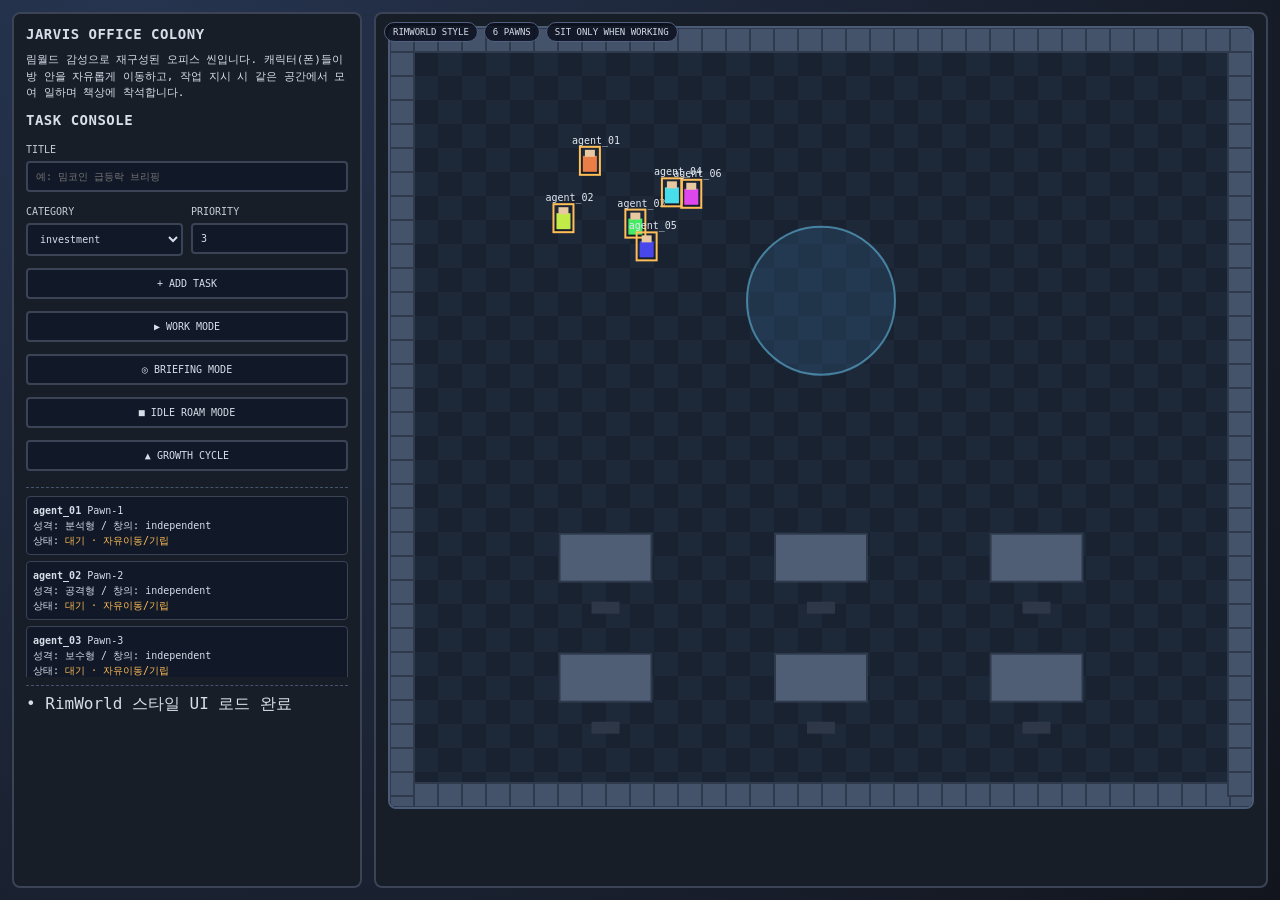
==== web/index.html @ 56c1a552 "Add team-lead reporting, Rimo intel flow, and agent learning cycles" ====
<!doctype html>
<html lang="ko">
  <head>
    <meta charset="UTF-8" />
    <meta name="viewport" content="width=device-width, initial-scale=1.0" />
    <title>Jarvis Office Colony - RimWorld Style</title>
    <style>
      :root {
        color-scheme: dark;
        --bg: #12151d;
        --panel: #1b212c;
        --line: #3a4456;
        --text: #d7deea;
        --ok: #79f29d;
        --warn: #ffbe57;
        --accent: #70d6ff;
      }
      * { box-sizing: border-box; }
      body {
        margin: 0;
        font-family: "Press Start 2P", "DungGeunMo", "Noto Sans KR", monospace;
        background: radial-gradient(circle at 10% 0%, #26344f, var(--bg));
        color: var(--text);
      }
      .layout {
        display: grid;
        grid-template-columns: 350px 1fr;
        gap: 12px;
        min-height: 100vh;
        padding: 12px;
      }
      .panel {
        background: color-mix(in srgb, var(--panel) 90%, #000);
        border: 2px solid var(--line);
        border-radius: 8px;
        padding: 12px;
      }
      h1, h2, h3 { margin: 0 0 10px; font-size: 14px; letter-spacing: .5px; }
      p { margin: 0 0 10px; font-size: 11px; line-height: 1.5; }
      label { font-size: 10px; opacity: .9; }
      input, select, button {
        width: 100%;
        margin: 4px 0 8px;
        padding: 8px;
        border-radius: 4px;
        border: 2px solid #3a4456;
        background: #111827;
        color: var(--text);
        font-family: inherit;
        font-size: 10px;
      }
      button { cursor: pointer; }
      button:hover { border-color: var(--accent); }
      .row { display: grid; grid-template-columns: 1fr 1fr; gap: 8px; }
      .room-wrap { position: relative; }
      #room {
        width: 100%;
        height: 87vh;
        border: 2px solid #4a5b78;
        border-radius: 8px;
        image-rendering: pixelated;
        background: #0b1220;
      }
      .hud {
        position: absolute;
        top: 8px;
        left: 8px;
        display: flex;
        gap: 6px;
      }
      .chip {
        font-size: 9px;
        padding: 4px 8px;
        border: 1px solid #506080;
        background: rgba(10, 15, 28, .84);
        border-radius: 999px;
      }
      .agent-list, .logs {
        border-top: 1px dashed #46546f;
        margin-top: 8px;
        padding-top: 8px;
        max-height: 190px;
        overflow: auto;
      }
      .agent-item {
        font-size: 10px;
        margin-bottom: 6px;
        border: 1px solid #3a4456;
        background: #111827;
        border-radius: 4px;
        padding: 6px;
        line-height: 1.5;
      }
      .ok { color: var(--ok); }
      .idle { color: var(--warn); }
    </style>
  </head>
  <body>
    <div class="layout">
      <aside class="panel">
        <h1>JARVIS OFFICE COLONY</h1>
        <p>
          림월드 감성으로 재구성된 오피스 씬입니다. 캐릭터(폰)들이 방 안을 자유롭게 이동하고,
          작업 지시 시 같은 공간에서 모여 일하며 책상에 착석합니다.
        </p>

        <h3>TASK CONSOLE</h3>
        <label>TITLE</label>
        <input id="taskTitle" placeholder="예: 밈코인 급등락 브리핑" />

        <div class="row">
          <div>
            <label>CATEGORY</label>
            <select id="taskCategory">
              <option value="investment">investment</option>
              <option value="coin">coin</option>
              <option value="memecoin">memecoin</option>
            </select>
          </div>
          <div>
            <label>PRIORITY</label>
            <input id="taskPriority" type="number" min="1" max="5" value="3" />
          </div>
        </div>

        <button id="addTaskBtn">+ ADD TASK</button>
        <button id="startBtn">▶ WORK MODE</button>
        <button id="meetingBtn">◎ BRIEFING MODE</button>
        <button id="idleBtn">■ IDLE ROAM MODE</button>
        <button id="growthBtn">▲ GROWTH CYCLE</button>

        <div class="agent-list" id="agentList"></div>
        <div class="logs" id="logs"></div>
      </aside>

      <main class="panel room-wrap">
        <div class="hud">
          <span class="chip">RIMWORLD STYLE</span>
          <span class="chip">6 PAWNS</span>
          <span class="chip">SIT ONLY WHEN WORKING</span>
        </div>
        <canvas id="room"></canvas>
      </main>
    </div>

    <script>
      const TILE = 24;
      const room = document.getElementById("room");
      const ctx = room.getContext("2d");
      const logsEl = document.getElementById("logs");
      const agentListEl = document.getElementById("agentList");
      const taskQueue = [];

      const world = {
        walls: [],
        desks: [],
        seats: [],
        briefing: { x: 0, y: 0, r: 60 },
      };

      const traits = ["분석형", "공격형", "보수형", "탐색형", "전략형", "실행형"];
      const agents = Array.from({ length: 6 }, (_, i) => ({
        id: `agent_${String(i + 1).padStart(2, "0")}`,
        name: `Pawn-${i + 1}`,
        role: "TBD",
        personality: traits[i],
        creativity: "independent",
        working: false,
        seated: false,
        mode: "idle",
        task: null,
        x: 120 + i * 20,
        y: 100 + i * 18,
        targetX: 200,
        targetY: 140,
        speed: 1.2 + Math.random() * .8,
        color: `hsl(${i * 55 + 20} 80% 60%)`
      }));

      const log = (msg) => {
        const div = document.createElement("div");
        div.textContent = `• ${msg}`;
        logsEl.prepend(div);
      };

      function resize() {
        room.width = room.clientWidth;
        room.height = room.clientHeight;
        buildMap();
      }

      function buildMap() {
        world.walls = [];
        const w = room.width;
        const h = room.height;

        // 테두리 벽
        for (let x = 0; x < w; x += TILE) {
          world.walls.push({ x, y: 0, w: TILE, h: TILE });
          world.walls.push({ x, y: h - TILE, w: TILE, h: TILE });
        }
        for (let y = TILE; y < h - TILE; y += TILE) {
          world.walls.push({ x: 0, y, w: TILE, h: TILE });
          world.walls.push({ x: w - TILE, y, w: TILE, h: TILE });
        }

        world.desks = [];
        world.seats = [];
        const cols = 3;
        const sx = w / (cols + 1);
        const sy = h * 0.68;

        for (let i = 0; i < 6; i++) {
          const col = i % cols;
          const row = Math.floor(i / cols);
          const x = sx * (col + 1);
          const y = sy + row * 120;
          world.desks.push({ x, y, w: 92, h: 48 });
          world.seats.push({ x, y: y + 36 });
        }

        world.briefing = { x: w * .5, y: h * .35, r: 74 };
      }

      function setIdleTarget(agent) {
        agent.targetX = TILE * 2 + Math.random() * (room.width - TILE * 4);
        agent.targetY = TILE * 2 + Math.random() * (room.height - TILE * 5);
      }

      function setSeatTarget(agent, idx) {
        const seat = world.seats[idx % world.seats.length];
        agent.targetX = seat.x;
        agent.targetY = seat.y;
      }

      function setBriefingTarget(agent, idx) {
        const angle = (Math.PI * 2 / agents.length) * idx;
        agent.targetX = world.briefing.x + Math.cos(angle) * (world.briefing.r - 14);
        agent.targetY = world.briefing.y + Math.sin(angle) * (world.briefing.r - 14);
      }

      function addTask() {
        const title = document.getElementById("taskTitle").value.trim();
        const category = document.getElementById("taskCategory").value;
        const priority = Number(document.getElementById("taskPriority").value || 1);
        if (!title) return log("작업 제목을 입력하세요.");
        taskQueue.push({ title, category, priority });
        log(`TASK QUEUED: ${title} (${category}, p${priority})`);
        document.getElementById("taskTitle").value = "";
      }

      function startWork() {
        if (!taskQueue.length) return log("작업 큐가 비어있습니다.");
        const ordered = [...taskQueue].sort((a, b) => b.priority - a.priority);

        agents.forEach((a) => {
          a.working = false;
          a.seated = false;
          a.task = null;
        });

        ordered.forEach((task, idx) => {
          const a = agents[idx % agents.length];
          a.task = task;
          a.working = true;
          a.seated = true;
          a.mode = "working";
          setSeatTarget(a, idx);
          log(`[${a.id}] ${task.title} 시작 → desk 착석`);
        });

        agents.forEach((a, idx) => {
          if (!a.working) {
            a.mode = "support";
            a.seated = false;
            setBriefingTarget(a, idx);
          }
        });

        taskQueue.length = 0;
        renderAgentPanel();
      }

      function briefingMode() {
        agents.forEach((a, idx) => {
          a.mode = "briefing";
          a.working = true;
          a.seated = false;
          setBriefingTarget(a, idx);
        });
        log("전원 브리핑: 중앙 공간 집결");
        renderAgentPanel();
      }

      function idleMode() {
        agents.forEach((a) => {
          a.mode = "idle";
          a.working = false;
          a.seated = false;
          a.task = null;
          setIdleTarget(a);
          log(`[${a.id}] idle roam`);
        });
        renderAgentPanel();
      }

      function growthCycle() {
        agents.forEach((a) => log(`[${a.id}] 성장: ${a.personality} + ${a.creativity}`));
      }

      function moveAgent(a) {
        const dx = a.targetX - a.x;
        const dy = a.targetY - a.y;
        const d = Math.hypot(dx, dy);
        if (d < 8) {
          if (a.mode === "idle" && Math.random() < 0.018) setIdleTarget(a);
          return;
        }
        a.x += (dx / d) * a.speed;
        a.y += (dy / d) * a.speed;
      }

      function drawTiles() {
        for (let y = 0; y < room.height; y += TILE) {
          for (let x = 0; x < room.width; x += TILE) {
            const dark = ((x / TILE + y / TILE) % 2 === 0);
            ctx.fillStyle = dark ? "#192231" : "#1d2839";
            ctx.fillRect(x, y, TILE, TILE);
          }
        }
      }

      function drawWorld() {
        drawTiles();

        // 벽
        world.walls.forEach((w) => {
          ctx.fillStyle = "#45536a";
          ctx.fillRect(w.x, w.y, w.w, w.h);
          ctx.strokeStyle = "#2f3a4d";
          ctx.strokeRect(w.x, w.y, w.w, w.h);
        });

        // 브리핑 원형 구역
        ctx.fillStyle = "rgba(82, 179, 255, 0.12)";
        ctx.strokeStyle = "rgba(112, 214, 255, .5)";
        ctx.beginPath();
        ctx.arc(world.briefing.x, world.briefing.y, world.briefing.r, 0, Math.PI * 2);
        ctx.fill();
        ctx.stroke();

        // 책상/의자
        world.desks.forEach((d, i) => {
          ctx.fillStyle = "#4f5d75";
          ctx.fillRect(d.x - d.w / 2, d.y - d.h / 2, d.w, d.h);
          ctx.strokeStyle = "#2e394c";
          ctx.strokeRect(d.x - d.w / 2, d.y - d.h / 2, d.w, d.h);

          const seat = world.seats[i];
          ctx.fillStyle = "#2d3748";
          ctx.fillRect(seat.x - 14, seat.y + 8, 28, 12);
        });

        // 폰 (림월드 느낌: 머리+몸체 단순 도트)
        agents.forEach((a) => {
          moveAgent(a);

          // 그림자
          ctx.fillStyle = "rgba(0,0,0,.25)";
          ctx.fillRect(a.x - 9, a.y + 9, 18, 5);

          // 몸체
          ctx.fillStyle = a.color;
          ctx.fillRect(a.x - 7, a.y - 6, 14, 16);
          // 머리
          ctx.fillStyle = "#e7c8a0";
          ctx.fillRect(a.x - 5, a.y - 12, 10, 7);

          // 상태 링
          ctx.strokeStyle = a.seated ? "#79f29d" : "#ffbe57";
          ctx.lineWidth = 2;
          ctx.strokeRect(a.x - 10, a.y - 15, 20, 28);

          // 아이디
          ctx.fillStyle = "#e2e8f0";
          ctx.font = "10px monospace";
          ctx.fillText(a.id, a.x - 18, a.y - 18);
        });
      }

      function renderAgentPanel() {
        agentListEl.innerHTML = agents.map((a) => `
          <div class="agent-item">
            <strong>${a.id}</strong> ${a.name}<br/>
            성격: ${a.personality} / 창의: ${a.creativity}<br/>
            상태: <span class="${a.seated ? "ok" : "idle"}">${a.working ? "업무중" : "대기"} · ${a.seated ? "착석" : "자유이동/기립"}</span>
          </div>
        `).join("");
      }

      function tick() {
        ctx.clearRect(0, 0, room.width, room.height);
        drawWorld();
        requestAnimationFrame(tick);
      }

      window.addEventListener("resize", resize);
      document.getElementById("addTaskBtn").onclick = addTask;
      document.getElementById("startBtn").onclick = startWork;
      document.getElementById("meetingBtn").onclick = briefingMode;
      document.getElementById("idleBtn").onclick = idleMode;
      document.getElementById("growthBtn").onclick = growthCycle;

      resize();
      agents.forEach(setIdleTarget);
      renderAgentPanel();
      log("RimWorld 스타일 UI 로드 완료");
      tick();
    </script>
  </body>
</html>
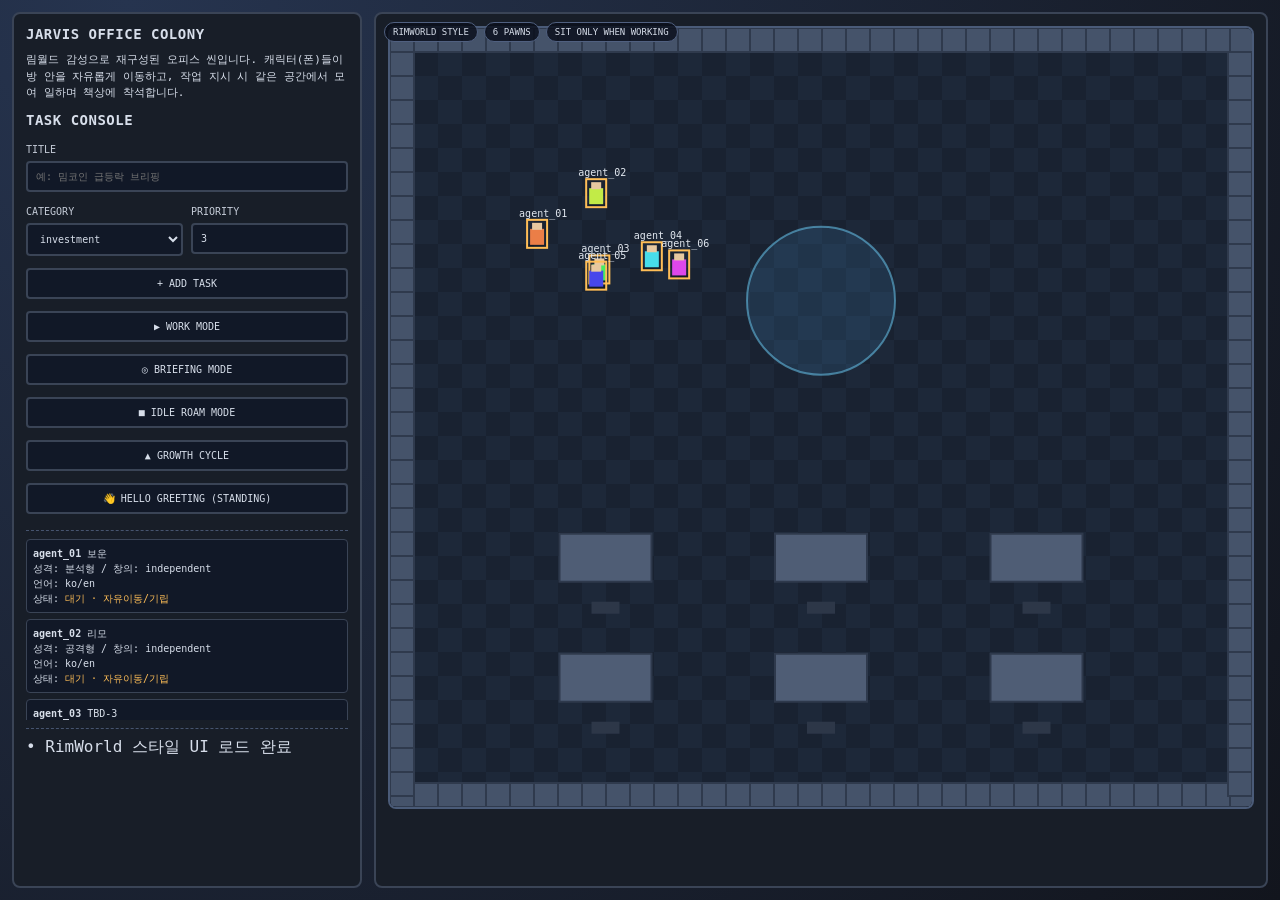
==== commit adf6e089: "Add bilingual greeting mode and ko/en agent capability" ====
--- a/web/index.html
+++ b/web/index.html
@@ -128,6 +128,7 @@
         <button id="meetingBtn">◎ BRIEFING MODE</button>
         <button id="idleBtn">■ IDLE ROAM MODE</button>
         <button id="growthBtn">▲ GROWTH CYCLE</button>
+        <button id="greetBtn">👋 HELLO GREETING (STANDING)</button>
 
         <div class="agent-list" id="agentList"></div>
         <div class="logs" id="logs"></div>
@@ -161,8 +162,8 @@
       const traits = ["분석형", "공격형", "보수형", "탐색형", "전략형", "실행형"];
       const agents = Array.from({ length: 6 }, (_, i) => ({
         id: `agent_${String(i + 1).padStart(2, "0")}`,
-        name: `Pawn-${i + 1}`,
-        role: "TBD",
+        name: ["보운","리모","TBD-3","TBD-4","TBD-5","TBD-6"][i],
+        role: ["Team Lead","Crypto/Memecoin Specialist","Macro Analyst","Risk Controller","Execution Operator","Research Synthesizer"][i],
         personality: traits[i],
         creativity: "independent",
         working: false,
@@ -174,7 +175,9 @@
         targetX: 200,
         targetY: 140,
         speed: 1.2 + Math.random() * .8,
-        color: `hsl(${i * 55 + 20} 80% 60%)`
+        color: `hsl(${i * 55 + 20} 80% 60%)`,
+        languages: ["ko", "en"],
+        speech: ""
       }));
 
       const log = (msg) => {
@@ -257,6 +260,7 @@
           a.working = false;
           a.seated = false;
           a.task = null;
+          a.speech = "";
         });
 
         ordered.forEach((task, idx) => {
@@ -298,6 +302,7 @@
           a.working = false;
           a.seated = false;
           a.task = null;
+          a.speech = "";
           setIdleTarget(a);
           log(`[${a.id}] idle roam`);
         });
@@ -306,6 +311,19 @@
 
       function growthCycle() {
         agents.forEach((a) => log(`[${a.id}] 성장: ${a.personality} + ${a.creativity}`));
+      }
+
+      function greetingMode() {
+        agents.forEach((a, idx) => {
+          a.mode = "greeting";
+          a.working = false;
+          a.seated = false;
+          a.task = null;
+          a.speech = "안녕하세요 / Hello";
+          setBriefingTarget(a, idx);
+        });
+        log("전원 인사: 안녕하세요 / Hello");
+        renderAgentPanel();
       }
 
       function moveAgent(a) {
@@ -385,6 +403,18 @@
           ctx.fillStyle = "#e2e8f0";
           ctx.font = "10px monospace";
           ctx.fillText(a.id, a.x - 18, a.y - 18);
+
+          if (a.speech) {
+            const bw = 92;
+            const bh = 20;
+            ctx.fillStyle = "rgba(10,15,25,.88)";
+            ctx.fillRect(a.x - bw / 2, a.y - 42, bw, bh);
+            ctx.strokeStyle = "#70d6ff";
+            ctx.strokeRect(a.x - bw / 2, a.y - 42, bw, bh);
+            ctx.fillStyle = "#d7deea";
+            ctx.font = "9px monospace";
+            ctx.fillText(a.speech, a.x - 40, a.y - 29);
+          }
         });
       }
 
@@ -393,6 +423,7 @@
           <div class="agent-item">
             <strong>${a.id}</strong> ${a.name}<br/>
             성격: ${a.personality} / 창의: ${a.creativity}<br/>
+            언어: ${a.languages.join("/")}<br/>
             상태: <span class="${a.seated ? "ok" : "idle"}">${a.working ? "업무중" : "대기"} · ${a.seated ? "착석" : "자유이동/기립"}</span>
           </div>
         `).join("");
@@ -410,6 +441,7 @@
       document.getElementById("meetingBtn").onclick = briefingMode;
       document.getElementById("idleBtn").onclick = idleMode;
       document.getElementById("growthBtn").onclick = growthCycle;
+      document.getElementById("greetBtn").onclick = greetingMode;
 
       resize();
       agents.forEach(setIdleTarget);
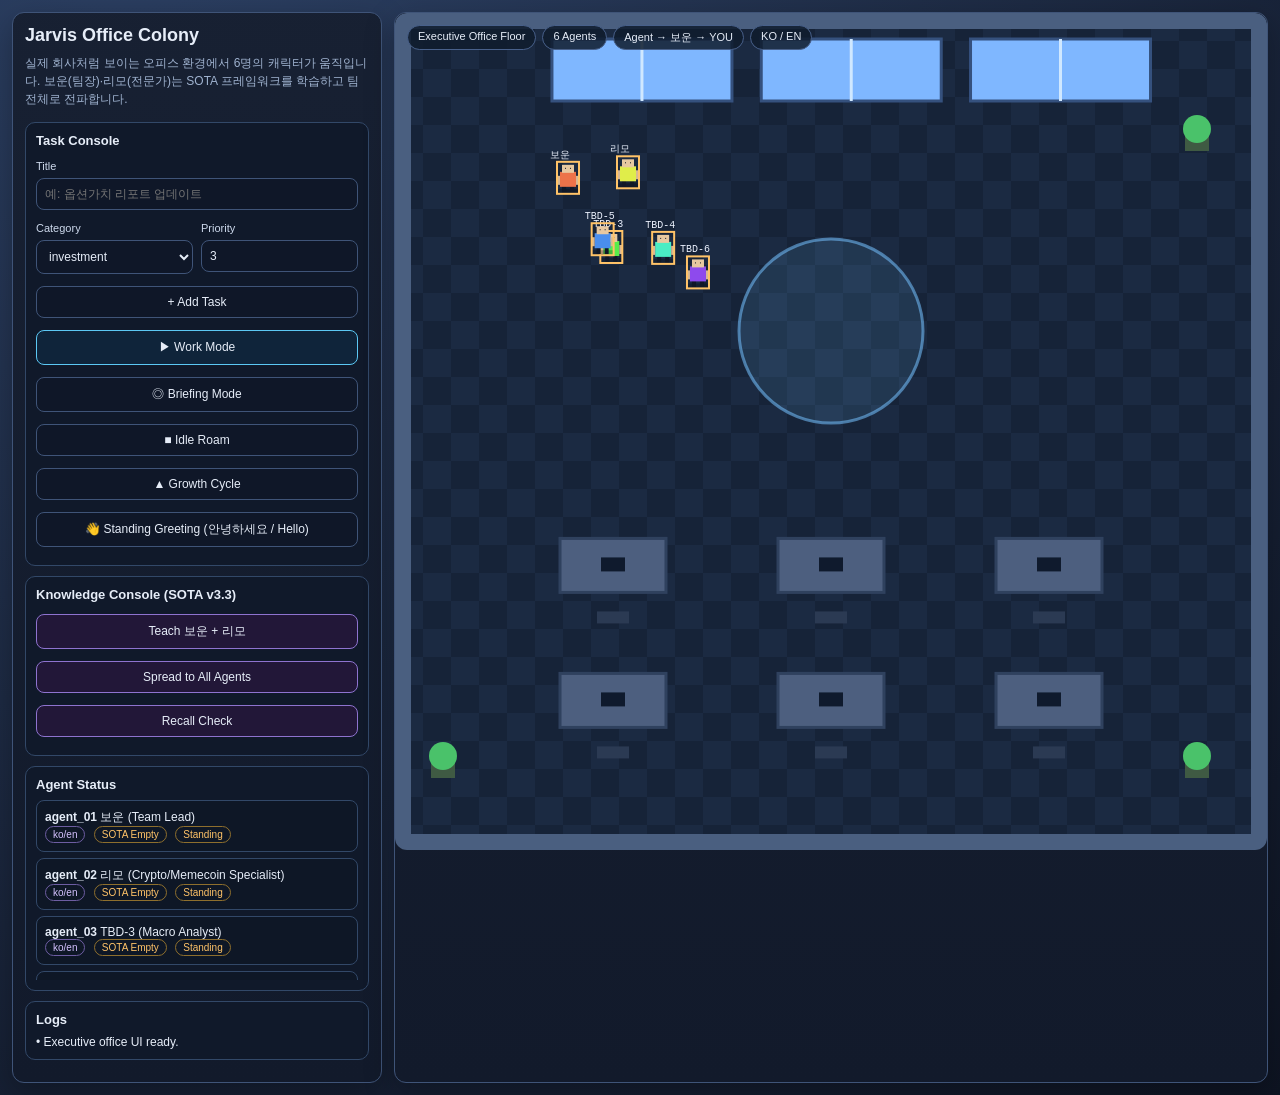
==== commit aec0531b: "Add SOTA framework memory flow and premium executive UI" ====
--- a/web/index.html
+++ b/web/index.html
@@ -3,181 +3,172 @@
   <head>
     <meta charset="UTF-8" />
     <meta name="viewport" content="width=device-width, initial-scale=1.0" />
-    <title>Jarvis Office Colony - RimWorld Style</title>
+    <title>Jarvis Office Colony | Executive Floor</title>
     <style>
       :root {
         color-scheme: dark;
-        --bg: #12151d;
-        --panel: #1b212c;
-        --line: #3a4456;
-        --text: #d7deea;
-        --ok: #79f29d;
-        --warn: #ffbe57;
-        --accent: #70d6ff;
+        --bg: #0e1422;
+        --panel: #1a2438;
+        --line: #3f5478;
+        --text: #e6edf8;
+        --muted: #9fb2cf;
+        --accent: #73ddff;
+        --ok: #7ef7a9;
+        --warn: #ffc368;
+        --violet: #c6a5ff;
       }
       * { box-sizing: border-box; }
       body {
         margin: 0;
-        font-family: "Press Start 2P", "DungGeunMo", "Noto Sans KR", monospace;
-        background: radial-gradient(circle at 10% 0%, #26344f, var(--bg));
+        font-family: Inter, "Pretendard", "Noto Sans KR", sans-serif;
+        background: radial-gradient(circle at 10% -20%, #2e4368, var(--bg));
         color: var(--text);
       }
       .layout {
         display: grid;
-        grid-template-columns: 350px 1fr;
+        grid-template-columns: 370px 1fr;
+        min-height: 100vh;
         gap: 12px;
-        min-height: 100vh;
         padding: 12px;
       }
       .panel {
-        background: color-mix(in srgb, var(--panel) 90%, #000);
-        border: 2px solid var(--line);
-        border-radius: 8px;
-        padding: 12px;
-      }
-      h1, h2, h3 { margin: 0 0 10px; font-size: 14px; letter-spacing: .5px; }
-      p { margin: 0 0 10px; font-size: 11px; line-height: 1.5; }
-      label { font-size: 10px; opacity: .9; }
+        background: linear-gradient(180deg, color-mix(in srgb, var(--panel) 90%, black), #121a2b);
+        border: 1px solid var(--line);
+        border-radius: 12px;
+        box-shadow: 0 10px 30px rgba(0, 0, 0, 0.28);
+      }
+      .sidebar { padding: 12px; overflow: auto; }
+      .headline { margin: 0; font-size: 18px; }
+      .sub { color: var(--muted); margin: 8px 0 14px; font-size: 12px; line-height: 1.5; }
+      .section { border: 1px solid #324868; border-radius: 10px; padding: 10px; margin-bottom: 10px; background: #10192a; }
+      .section h3 { margin: 0 0 8px; font-size: 13px; }
+      .grid2 { display: grid; grid-template-columns: 1fr 1fr; gap: 8px; }
+      label { font-size: 11px; color: #cdd9ec; }
       input, select, button {
-        width: 100%;
-        margin: 4px 0 8px;
-        padding: 8px;
-        border-radius: 4px;
-        border: 2px solid #3a4456;
-        background: #111827;
-        color: var(--text);
-        font-family: inherit;
-        font-size: 10px;
+        width: 100%; margin-top: 4px; margin-bottom: 8px;
+        border: 1px solid #3f5478; border-radius: 8px;
+        background: #0f1728; color: var(--text);
+        padding: 8px; font-size: 12px;
       }
       button { cursor: pointer; }
       button:hover { border-color: var(--accent); }
-      .row { display: grid; grid-template-columns: 1fr 1fr; gap: 8px; }
-      .room-wrap { position: relative; }
+      .btn-accent { border-color: #5cc8f4; background: #0f243a; }
+      .btn-violet { border-color: #8e73cf; background: #221738; }
+      .logs, .agent-list { max-height: 180px; overflow: auto; font-size: 12px; }
+      .agent-card {
+        border: 1px solid #324868; border-radius: 8px; padding: 8px; margin-bottom: 6px;
+        background: #0e1726;
+      }
+      .badge { display:inline-block; font-size:10px; padding:2px 7px; border-radius:999px; border:1px solid #41587c; margin-right:5px; }
+      .badge.ok { border-color: #2f8450; color: var(--ok); }
+      .badge.warn { border-color: #8e6f2d; color: var(--warn); }
+      .badge.k { border-color: #6d5da2; color: #d5c2ff; }
+
+      .stage { position: relative; overflow: hidden; }
       #room {
-        width: 100%;
-        height: 87vh;
-        border: 2px solid #4a5b78;
-        border-radius: 8px;
-        image-rendering: pixelated;
+        width: 100%; height: 93vh; display: block;
+        border-radius: 12px;
         background: #0b1220;
       }
-      .hud {
-        position: absolute;
-        top: 8px;
-        left: 8px;
-        display: flex;
-        gap: 6px;
+      .top-hud {
+        position: absolute; top: 12px; left: 12px; display: flex; gap: 6px; z-index: 2;
       }
       .chip {
-        font-size: 9px;
-        padding: 4px 8px;
-        border: 1px solid #506080;
-        background: rgba(10, 15, 28, .84);
-        border-radius: 999px;
-      }
-      .agent-list, .logs {
-        border-top: 1px dashed #46546f;
-        margin-top: 8px;
-        padding-top: 8px;
-        max-height: 190px;
-        overflow: auto;
-      }
-      .agent-item {
-        font-size: 10px;
-        margin-bottom: 6px;
-        border: 1px solid #3a4456;
-        background: #111827;
-        border-radius: 4px;
-        padding: 6px;
-        line-height: 1.5;
-      }
-      .ok { color: var(--ok); }
-      .idle { color: var(--warn); }
+        font-size: 11px; padding: 4px 10px; border-radius: 999px;
+        background: rgba(16, 28, 46, .86); border: 1px solid #48608a;
+      }
     </style>
   </head>
   <body>
     <div class="layout">
-      <aside class="panel">
-        <h1>JARVIS OFFICE COLONY</h1>
-        <p>
-          림월드 감성으로 재구성된 오피스 씬입니다. 캐릭터(폰)들이 방 안을 자유롭게 이동하고,
-          작업 지시 시 같은 공간에서 모여 일하며 책상에 착석합니다.
-        </p>
-
-        <h3>TASK CONSOLE</h3>
-        <label>TITLE</label>
-        <input id="taskTitle" placeholder="예: 밈코인 급등락 브리핑" />
-
-        <div class="row">
-          <div>
-            <label>CATEGORY</label>
-            <select id="taskCategory">
-              <option value="investment">investment</option>
-              <option value="coin">coin</option>
-              <option value="memecoin">memecoin</option>
-            </select>
+      <aside class="panel sidebar">
+        <h1 class="headline">Jarvis Office Colony</h1>
+        <p class="sub">실제 회사처럼 보이는 오피스 환경에서 6명의 캐릭터가 움직입니다. 보운(팀장)·리모(전문가)는 SOTA 프레임워크를 학습하고 팀 전체로 전파합니다.</p>
+
+        <div class="section">
+          <h3>Task Console</h3>
+          <label>Title</label>
+          <input id="taskTitle" placeholder="예: 옵션가치 리포트 업데이트" />
+          <div class="grid2">
+            <div>
+              <label>Category</label>
+              <select id="taskCategory">
+                <option value="investment">investment</option>
+                <option value="coin">coin</option>
+                <option value="memecoin">memecoin</option>
+              </select>
+            </div>
+            <div>
+              <label>Priority</label>
+              <input id="taskPriority" type="number" min="1" max="5" value="3" />
+            </div>
           </div>
-          <div>
-            <label>PRIORITY</label>
-            <input id="taskPriority" type="number" min="1" max="5" value="3" />
-          </div>
+          <button id="addTaskBtn">+ Add Task</button>
+          <button id="startBtn" class="btn-accent">▶ Work Mode</button>
+          <button id="meetingBtn">◎ Briefing Mode</button>
+          <button id="idleBtn">■ Idle Roam</button>
+          <button id="growthBtn">▲ Growth Cycle</button>
+          <button id="greetBtn">👋 Standing Greeting (안녕하세요 / Hello)</button>
         </div>
 
-        <button id="addTaskBtn">+ ADD TASK</button>
-        <button id="startBtn">▶ WORK MODE</button>
-        <button id="meetingBtn">◎ BRIEFING MODE</button>
-        <button id="idleBtn">■ IDLE ROAM MODE</button>
-        <button id="growthBtn">▲ GROWTH CYCLE</button>
-        <button id="greetBtn">👋 HELLO GREETING (STANDING)</button>
-
-        <div class="agent-list" id="agentList"></div>
-        <div class="logs" id="logs"></div>
+        <div class="section">
+          <h3>Knowledge Console (SOTA v3.3)</h3>
+          <button id="teachCoreBtn" class="btn-violet">Teach 보운 + 리모</button>
+          <button id="spreadBtn" class="btn-violet">Spread to All Agents</button>
+          <button id="recallBtn" class="btn-violet">Recall Check</button>
+        </div>
+
+        <div class="section">
+          <h3>Agent Status</h3>
+          <div class="agent-list" id="agentList"></div>
+        </div>
+
+        <div class="section">
+          <h3>Logs</h3>
+          <div class="logs" id="logs"></div>
+        </div>
       </aside>
 
-      <main class="panel room-wrap">
-        <div class="hud">
-          <span class="chip">RIMWORLD STYLE</span>
-          <span class="chip">6 PAWNS</span>
-          <span class="chip">SIT ONLY WHEN WORKING</span>
+      <main class="panel stage">
+        <div class="top-hud">
+          <span class="chip">Executive Office Floor</span>
+          <span class="chip">6 Agents</span>
+          <span class="chip">Agent → 보운 → YOU</span>
+          <span class="chip">KO / EN</span>
         </div>
         <canvas id="room"></canvas>
       </main>
     </div>
 
     <script>
-      const TILE = 24;
+      const TILE = 28;
       const room = document.getElementById("room");
       const ctx = room.getContext("2d");
       const logsEl = document.getElementById("logs");
       const agentListEl = document.getElementById("agentList");
       const taskQueue = [];
 
-      const world = {
-        walls: [],
-        desks: [],
-        seats: [],
-        briefing: { x: 0, y: 0, r: 60 },
-      };
-
-      const traits = ["분석형", "공격형", "보수형", "탐색형", "전략형", "실행형"];
+      const world = { desks: [], seats: [], briefing: { x: 0, y: 0, r: 80 }, windows: [], plants: [] };
+
+      const names = ["보운", "리모", "TBD-3", "TBD-4", "TBD-5", "TBD-6"];
+      const roles = ["Team Lead", "Crypto/Memecoin Specialist", "Macro Analyst", "Risk Controller", "Execution Operator", "Research Synthesizer"];
       const agents = Array.from({ length: 6 }, (_, i) => ({
         id: `agent_${String(i + 1).padStart(2, "0")}`,
-        name: ["보운","리모","TBD-3","TBD-4","TBD-5","TBD-6"][i],
-        role: ["Team Lead","Crypto/Memecoin Specialist","Macro Analyst","Risk Controller","Execution Operator","Research Synthesizer"][i],
-        personality: traits[i],
-        creativity: "independent",
+        name: names[i],
+        role: roles[i],
+        personality: ["결정형", "스카우트형", "분석형", "통제형", "실행형", "통합형"][i],
+        languages: ["ko", "en"],
         working: false,
         seated: false,
         mode: "idle",
-        task: null,
-        x: 120 + i * 20,
-        y: 100 + i * 18,
-        targetX: 200,
-        targetY: 140,
-        speed: 1.2 + Math.random() * .8,
-        color: `hsl(${i * 55 + 20} 80% 60%)`,
-        languages: ["ko", "en"],
-        speech: ""
+        x: 140 + i * 26,
+        y: 130 + i * 16,
+        targetX: 240,
+        targetY: 180,
+        speed: 1.25 + Math.random() * .75,
+        color: `hsl(${15 + i * 50} 82% 61%)`,
+        speech: "",
+        memory: {},
       }));
 
       const log = (msg) => {
@@ -189,58 +180,57 @@
       function resize() {
         room.width = room.clientWidth;
         room.height = room.clientHeight;
-        buildMap();
-      }
-
-      function buildMap() {
-        world.walls = [];
+        buildWorld();
+      }
+
+      function buildWorld() {
         const w = room.width;
         const h = room.height;
 
-        // 테두리 벽
-        for (let x = 0; x < w; x += TILE) {
-          world.walls.push({ x, y: 0, w: TILE, h: TILE });
-          world.walls.push({ x, y: h - TILE, w: TILE, h: TILE });
-        }
-        for (let y = TILE; y < h - TILE; y += TILE) {
-          world.walls.push({ x: 0, y, w: TILE, h: TILE });
-          world.walls.push({ x: w - TILE, y, w: TILE, h: TILE });
-        }
-
         world.desks = [];
         world.seats = [];
+        world.windows = [
+          { x: w * 0.18, y: 26, w: 180, h: 62 },
+          { x: w * 0.42, y: 26, w: 180, h: 62 },
+          { x: w * 0.66, y: 26, w: 180, h: 62 },
+        ];
+        world.plants = [
+          { x: 48, y: h - 90 },
+          { x: w - 70, y: h - 90 },
+          { x: w - 70, y: 120 },
+        ];
+
         const cols = 3;
         const sx = w / (cols + 1);
-        const sy = h * 0.68;
-
+        const sy = h * 0.66;
         for (let i = 0; i < 6; i++) {
           const col = i % cols;
           const row = Math.floor(i / cols);
           const x = sx * (col + 1);
-          const y = sy + row * 120;
-          world.desks.push({ x, y, w: 92, h: 48 });
-          world.seats.push({ x, y: y + 36 });
+          const y = sy + row * 135;
+          world.desks.push({ x, y, w: 106, h: 54 });
+          world.seats.push({ x, y: y + 38 });
         }
-
-        world.briefing = { x: w * .5, y: h * .35, r: 74 };
-      }
-
-      function setIdleTarget(agent) {
-        agent.targetX = TILE * 2 + Math.random() * (room.width - TILE * 4);
-        agent.targetY = TILE * 2 + Math.random() * (room.height - TILE * 5);
-      }
-
-      function setSeatTarget(agent, idx) {
+        world.briefing = { x: w * .5, y: h * .38, r: 92 };
+      }
+
+      function setIdleTarget(a) {
+        a.targetX = TILE * 2 + Math.random() * (room.width - TILE * 4);
+        a.targetY = TILE * 3 + Math.random() * (room.height - TILE * 6);
+      }
+      function setSeatTarget(a, idx) {
         const seat = world.seats[idx % world.seats.length];
-        agent.targetX = seat.x;
-        agent.targetY = seat.y;
-      }
-
-      function setBriefingTarget(agent, idx) {
-        const angle = (Math.PI * 2 / agents.length) * idx;
-        agent.targetX = world.briefing.x + Math.cos(angle) * (world.briefing.r - 14);
-        agent.targetY = world.briefing.y + Math.sin(angle) * (world.briefing.r - 14);
-      }
+        a.targetX = seat.x;
+        a.targetY = seat.y;
+      }
+      function setBriefingTarget(a, idx) {
+        const ang = (Math.PI * 2 * idx) / agents.length;
+        const r = world.briefing.r - 18;
+        a.targetX = world.briefing.x + Math.cos(ang) * r;
+        a.targetY = world.briefing.y + Math.sin(ang) * r;
+      }
+
+      function clearSpeech() { agents.forEach((a) => (a.speech = "")); }
 
       function addTask() {
         const title = document.getElementById("taskTitle").value.trim();
@@ -254,63 +244,57 @@
 
       function startWork() {
         if (!taskQueue.length) return log("작업 큐가 비어있습니다.");
-        const ordered = [...taskQueue].sort((a, b) => b.priority - a.priority);
-
+        clearSpeech();
         agents.forEach((a) => {
           a.working = false;
           a.seated = false;
-          a.task = null;
-          a.speech = "";
-        });
-
+          a.mode = "idle";
+        });
+        const ordered = [...taskQueue].sort((a, b) => b.priority - a.priority);
         ordered.forEach((task, idx) => {
           const a = agents[idx % agents.length];
-          a.task = task;
           a.working = true;
           a.seated = true;
           a.mode = "working";
           setSeatTarget(a, idx);
-          log(`[${a.id}] ${task.title} 시작 → desk 착석`);
-        });
-
+          log(`[${a.id}] ${task.title} 착수`);
+        });
         agents.forEach((a, idx) => {
           if (!a.working) {
             a.mode = "support";
-            a.seated = false;
             setBriefingTarget(a, idx);
           }
         });
-
         taskQueue.length = 0;
         renderAgentPanel();
       }
 
       function briefingMode() {
+        clearSpeech();
         agents.forEach((a, idx) => {
           a.mode = "briefing";
           a.working = true;
           a.seated = false;
           setBriefingTarget(a, idx);
         });
-        log("전원 브리핑: 중앙 공간 집결");
+        log("브리핑 모드: 중앙 집결");
         renderAgentPanel();
       }
 
       function idleMode() {
+        clearSpeech();
         agents.forEach((a) => {
           a.mode = "idle";
           a.working = false;
           a.seated = false;
-          a.task = null;
-          a.speech = "";
           setIdleTarget(a);
-          log(`[${a.id}] idle roam`);
-        });
+        });
+        log("대기 모드: 자유 이동");
         renderAgentPanel();
       }
 
       function growthCycle() {
-        agents.forEach((a) => log(`[${a.id}] 성장: ${a.personality} + ${a.creativity}`));
+        agents.forEach((a) => log(`[${a.id}] 성장: ${a.personality} -> 전략 고도화`));
       }
 
       function greetingMode() {
@@ -318,120 +302,192 @@
           a.mode = "greeting";
           a.working = false;
           a.seated = false;
-          a.task = null;
           a.speech = "안녕하세요 / Hello";
           setBriefingTarget(a, idx);
         });
-        log("전원 인사: 안녕하세요 / Hello");
+        log("전원 기립 인사: 안녕하세요 / Hello");
         renderAgentPanel();
       }
 
-      function moveAgent(a) {
+      function teachCore() {
+        ["보운", "리모"].forEach((name) => {
+          const a = agents.find((x) => x.name === name);
+          a.memory["sota_expectation_engine_v3_3"] = true;
+          log(`[${a.id}] ${name} learned SOTA Expectation Engine v3.3`);
+        });
+        renderAgentPanel();
+      }
+
+      function spreadKnowledge() {
+        const boun = agents.find((x) => x.name === "보운");
+        const rimo = agents.find((x) => x.name === "리모");
+        if (!boun.memory["sota_expectation_engine_v3_3"] || !rimo.memory["sota_expectation_engine_v3_3"]) {
+          return log("먼저 보운/리모 학습을 실행하세요.");
+        }
+        agents.forEach((a) => {
+          if (a.name === "보운" || a.name === "리모") return;
+          a.memory["sota_expectation_engine_v3_3"] = true;
+          log(`[지식전파] 보운+리모 -> ${a.name}`);
+        });
+        renderAgentPanel();
+      }
+
+      function recallCheck() {
+        const b = agents.find((x) => x.name === "보운");
+        const r = agents.find((x) => x.name === "리모");
+        log(`[Recall] 보운: ${b.memory["sota_expectation_engine_v3_3"] ? "Ready" : "Not loaded"}`);
+        log(`[Recall] 리모: ${r.memory["sota_expectation_engine_v3_3"] ? "Ready" : "Not loaded"}`);
+      }
+
+      function move(a) {
         const dx = a.targetX - a.x;
         const dy = a.targetY - a.y;
         const d = Math.hypot(dx, dy);
-        if (d < 8) {
-          if (a.mode === "idle" && Math.random() < 0.018) setIdleTarget(a);
+        if (d < 7) {
+          if (a.mode === "idle" && Math.random() < 0.02) setIdleTarget(a);
           return;
         }
         a.x += (dx / d) * a.speed;
         a.y += (dy / d) * a.speed;
       }
 
-      function drawTiles() {
-        for (let y = 0; y < room.height; y += TILE) {
-          for (let x = 0; x < room.width; x += TILE) {
+      function drawOffice() {
+        const w = room.width;
+        const h = room.height;
+
+        // floor
+        for (let y = 0; y < h; y += TILE) {
+          for (let x = 0; x < w; x += TILE) {
             const dark = ((x / TILE + y / TILE) % 2 === 0);
-            ctx.fillStyle = dark ? "#192231" : "#1d2839";
+            ctx.fillStyle = dark ? "#162338" : "#1b2a42";
             ctx.fillRect(x, y, TILE, TILE);
           }
         }
-      }
-
-      function drawWorld() {
-        drawTiles();
-
-        // 벽
-        world.walls.forEach((w) => {
-          ctx.fillStyle = "#45536a";
-          ctx.fillRect(w.x, w.y, w.w, w.h);
-          ctx.strokeStyle = "#2f3a4d";
-          ctx.strokeRect(w.x, w.y, w.w, w.h);
-        });
-
-        // 브리핑 원형 구역
-        ctx.fillStyle = "rgba(82, 179, 255, 0.12)";
-        ctx.strokeStyle = "rgba(112, 214, 255, .5)";
+
+        // walls
+        ctx.fillStyle = "#4a5f80";
+        ctx.fillRect(0, 0, w, 16);
+        ctx.fillRect(0, h - 16, w, 16);
+        ctx.fillRect(0, 0, 16, h);
+        ctx.fillRect(w - 16, 0, 16, h);
+
+        // windows
+        world.windows.forEach((win) => {
+          ctx.fillStyle = "#7fb7ff";
+          ctx.fillRect(win.x, win.y, win.w, win.h);
+          ctx.strokeStyle = "#35517e";
+          ctx.lineWidth = 3;
+          ctx.strokeRect(win.x, win.y, win.w, win.h);
+          ctx.strokeStyle = "#d0e8ff";
+          ctx.beginPath();
+          ctx.moveTo(win.x + win.w / 2, win.y);
+          ctx.lineTo(win.x + win.w / 2, win.y + win.h);
+          ctx.stroke();
+        });
+
+        // plants
+        world.plants.forEach((p) => {
+          ctx.fillStyle = "#3f5a43";
+          ctx.fillRect(p.x - 12, p.y, 24, 18);
+          ctx.fillStyle = "#4ac26a";
+          ctx.beginPath();
+          ctx.arc(p.x, p.y - 4, 14, 0, Math.PI * 2);
+          ctx.fill();
+        });
+
+        // briefing zone
+        ctx.fillStyle = "rgba(118, 194, 255, .12)";
+        ctx.strokeStyle = "rgba(118, 194, 255, .55)";
         ctx.beginPath();
         ctx.arc(world.briefing.x, world.briefing.y, world.briefing.r, 0, Math.PI * 2);
         ctx.fill();
         ctx.stroke();
 
-        // 책상/의자
+        // desks/chairs
         world.desks.forEach((d, i) => {
-          ctx.fillStyle = "#4f5d75";
+          ctx.fillStyle = "#4d5f7f";
           ctx.fillRect(d.x - d.w / 2, d.y - d.h / 2, d.w, d.h);
-          ctx.strokeStyle = "#2e394c";
+          ctx.strokeStyle = "#2f415e";
           ctx.strokeRect(d.x - d.w / 2, d.y - d.h / 2, d.w, d.h);
-
           const seat = world.seats[i];
-          ctx.fillStyle = "#2d3748";
-          ctx.fillRect(seat.x - 14, seat.y + 8, 28, 12);
-        });
-
-        // 폰 (림월드 느낌: 머리+몸체 단순 도트)
-        agents.forEach((a) => {
-          moveAgent(a);
-
-          // 그림자
-          ctx.fillStyle = "rgba(0,0,0,.25)";
-          ctx.fillRect(a.x - 9, a.y + 9, 18, 5);
-
-          // 몸체
-          ctx.fillStyle = a.color;
-          ctx.fillRect(a.x - 7, a.y - 6, 14, 16);
-          // 머리
-          ctx.fillStyle = "#e7c8a0";
-          ctx.fillRect(a.x - 5, a.y - 12, 10, 7);
-
-          // 상태 링
-          ctx.strokeStyle = a.seated ? "#79f29d" : "#ffbe57";
-          ctx.lineWidth = 2;
-          ctx.strokeRect(a.x - 10, a.y - 15, 20, 28);
-
-          // 아이디
-          ctx.fillStyle = "#e2e8f0";
-          ctx.font = "10px monospace";
-          ctx.fillText(a.id, a.x - 18, a.y - 18);
-
-          if (a.speech) {
-            const bw = 92;
-            const bh = 20;
-            ctx.fillStyle = "rgba(10,15,25,.88)";
-            ctx.fillRect(a.x - bw / 2, a.y - 42, bw, bh);
-            ctx.strokeStyle = "#70d6ff";
-            ctx.strokeRect(a.x - bw / 2, a.y - 42, bw, bh);
-            ctx.fillStyle = "#d7deea";
-            ctx.font = "9px monospace";
-            ctx.fillText(a.speech, a.x - 40, a.y - 29);
-          }
-        });
+          ctx.fillStyle = "#2b3a53";
+          ctx.fillRect(seat.x - 16, seat.y + 8, 32, 12);
+          ctx.fillStyle = "#0f1a2d";
+          ctx.fillRect(d.x - 12, d.y - 8, 24, 14);
+        });
+      }
+
+      function drawPawn(a) {
+        move(a);
+
+        // shadow
+        ctx.fillStyle = "rgba(0,0,0,.25)";
+        ctx.fillRect(a.x - 11, a.y + 11, 22, 5);
+
+        // legs
+        ctx.fillStyle = "#111827";
+        ctx.fillRect(a.x - 6, a.y + 7, 4, 8);
+        ctx.fillRect(a.x + 2, a.y + 7, 4, 8);
+
+        // torso
+        ctx.fillStyle = a.color;
+        ctx.fillRect(a.x - 8, a.y - 6, 16, 15);
+
+        // arms
+        ctx.fillStyle = "#d7b894";
+        ctx.fillRect(a.x - 11, a.y - 2, 3, 9);
+        ctx.fillRect(a.x + 8, a.y - 2, 3, 9);
+
+        // head
+        ctx.fillStyle = "#e7c8a0";
+        ctx.fillRect(a.x - 6, a.y - 13, 12, 8);
+
+        // eyes
+        ctx.fillStyle = "#111827";
+        ctx.fillRect(a.x - 3, a.y - 10, 1, 1);
+        ctx.fillRect(a.x + 2, a.y - 10, 1, 1);
+
+        // state ring
+        ctx.strokeStyle = a.seated ? "#7ef7a9" : "#ffc368";
+        ctx.lineWidth = 2;
+        ctx.strokeRect(a.x - 11, a.y - 16, 22, 32);
+
+        // label
+        ctx.fillStyle = "#edf3ff";
+        ctx.font = "10px monospace";
+        ctx.fillText(a.name, a.x - 18, a.y - 20);
+
+        if (a.speech) {
+          const bw = 108;
+          const bh = 21;
+          ctx.fillStyle = "rgba(11, 18, 32, .9)";
+          ctx.fillRect(a.x - bw / 2, a.y - 44, bw, bh);
+          ctx.strokeStyle = "#73ddff";
+          ctx.strokeRect(a.x - bw / 2, a.y - 44, bw, bh);
+          ctx.fillStyle = "#e6edf8";
+          ctx.font = "10px sans-serif";
+          ctx.fillText(a.speech, a.x - 45, a.y - 30);
+        }
       }
 
       function renderAgentPanel() {
-        agentListEl.innerHTML = agents.map((a) => `
-          <div class="agent-item">
-            <strong>${a.id}</strong> ${a.name}<br/>
-            성격: ${a.personality} / 창의: ${a.creativity}<br/>
-            언어: ${a.languages.join("/")}<br/>
-            상태: <span class="${a.seated ? "ok" : "idle"}">${a.working ? "업무중" : "대기"} · ${a.seated ? "착석" : "자유이동/기립"}</span>
-          </div>
-        `).join("");
+        agentListEl.innerHTML = agents.map((a) => {
+          const hasKnowledge = !!a.memory["sota_expectation_engine_v3_3"];
+          return `
+            <div class="agent-card">
+              <strong>${a.id}</strong> ${a.name} (${a.role})<br/>
+              <span class="badge k">${a.languages.join("/")}</span>
+              <span class="badge ${hasKnowledge ? "ok" : "warn"}">${hasKnowledge ? "SOTA Loaded" : "SOTA Empty"}</span>
+              <span class="badge ${a.seated ? "ok" : "warn"}">${a.seated ? "Seated" : "Standing"}</span>
+            </div>
+          `;
+        }).join("");
       }
 
       function tick() {
         ctx.clearRect(0, 0, room.width, room.height);
-        drawWorld();
+        drawOffice();
+        agents.forEach(drawPawn);
         requestAnimationFrame(tick);
       }
 
@@ -442,11 +498,14 @@
       document.getElementById("idleBtn").onclick = idleMode;
       document.getElementById("growthBtn").onclick = growthCycle;
       document.getElementById("greetBtn").onclick = greetingMode;
+      document.getElementById("teachCoreBtn").onclick = teachCore;
+      document.getElementById("spreadBtn").onclick = spreadKnowledge;
+      document.getElementById("recallBtn").onclick = recallCheck;
 
       resize();
       agents.forEach(setIdleTarget);
       renderAgentPanel();
-      log("RimWorld 스타일 UI 로드 완료");
+      log("Executive office UI ready.");
       tick();
     </script>
   </body>
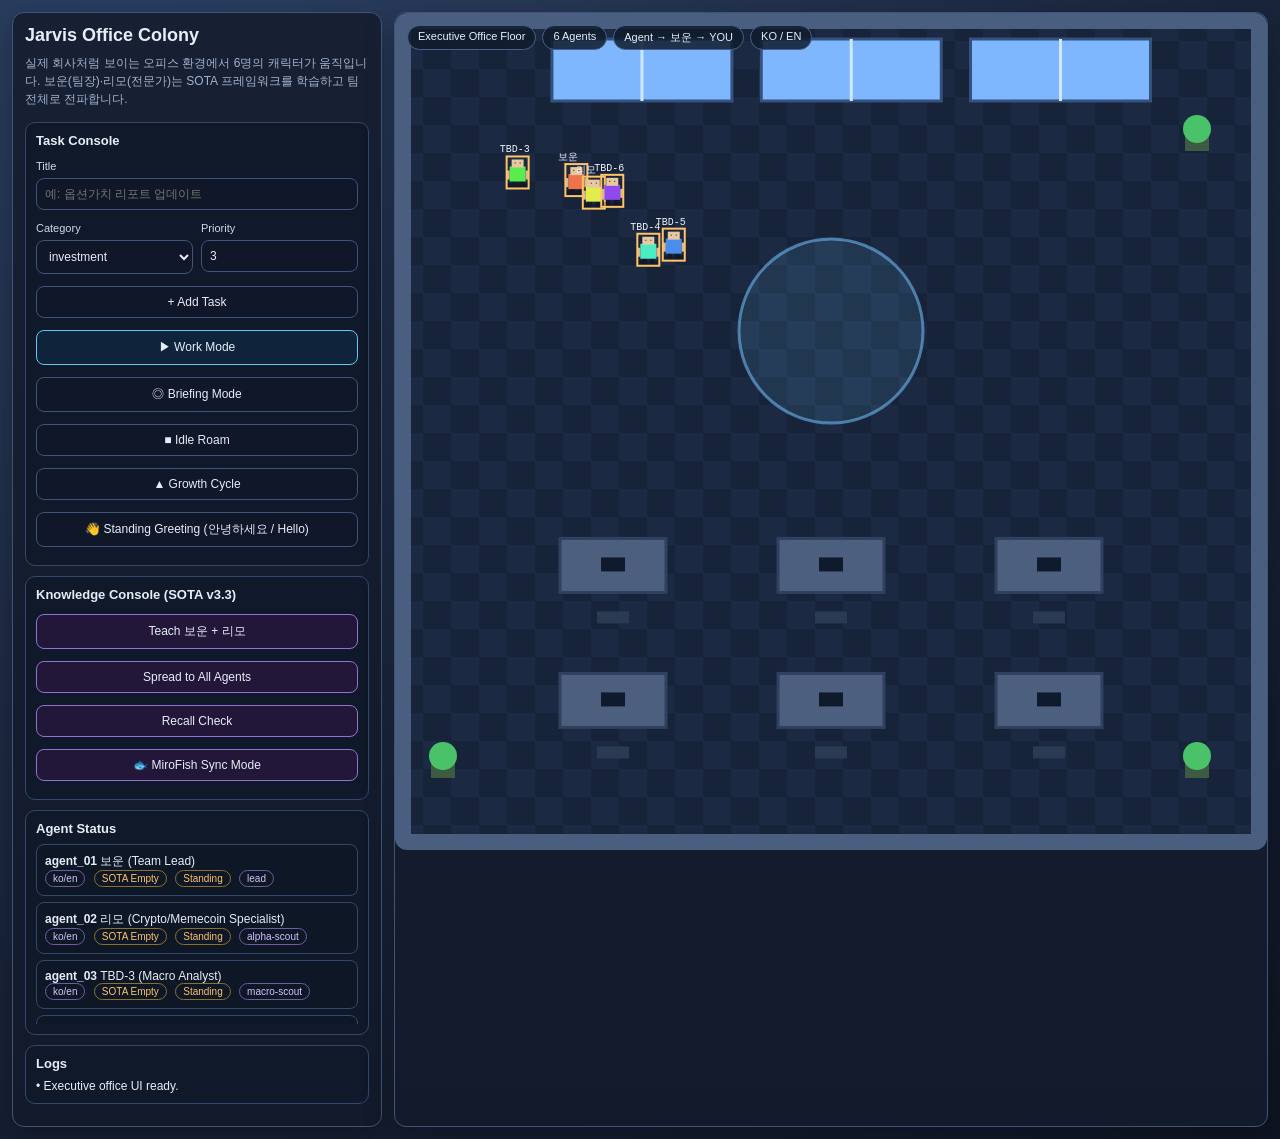
==== commit 99589212: "Add MiroFish-inspired fallback learning and swarm sync mode" ====
--- a/web/index.html
+++ b/web/index.html
@@ -116,6 +116,7 @@
           <button id="teachCoreBtn" class="btn-violet">Teach 보운 + 리모</button>
           <button id="spreadBtn" class="btn-violet">Spread to All Agents</button>
           <button id="recallBtn" class="btn-violet">Recall Check</button>
+          <button id="mirofishBtn" class="btn-violet">🐟 MiroFish Sync Mode</button>
         </div>
 
         <div class="section">
@@ -169,6 +170,7 @@
         color: `hsl(${15 + i * 50} 82% 61%)`,
         speech: "",
         memory: {},
+        swarmRole: ["lead","alpha-scout","macro-scout","risk-scout","execution-scout","synthesis-scout"][i],
       }));
 
       const log = (msg) => {
@@ -332,6 +334,23 @@
         renderAgentPanel();
       }
 
+
+      function mirofishMode() {
+        const lead = agents.find((a) => a.swarmRole === "lead");
+        agents.forEach((a, idx) => {
+          a.mode = "mirofish";
+          a.working = true;
+          a.seated = false;
+          const ang = (Math.PI * 2 * idx) / agents.length;
+          const r = 140;
+          a.targetX = world.briefing.x + Math.cos(ang) * r;
+          a.targetY = world.briefing.y + Math.sin(ang) * r;
+          a.speech = a.swarmRole === "lead" ? "Signal Hub" : "Sync";
+        });
+        log(`MiroFish sync: all signals route to ${lead.name} -> YOU`);
+        renderAgentPanel();
+      }
+
       function recallCheck() {
         const b = agents.find((x) => x.name === "보운");
         const r = agents.find((x) => x.name === "리모");
@@ -479,6 +498,7 @@
               <span class="badge k">${a.languages.join("/")}</span>
               <span class="badge ${hasKnowledge ? "ok" : "warn"}">${hasKnowledge ? "SOTA Loaded" : "SOTA Empty"}</span>
               <span class="badge ${a.seated ? "ok" : "warn"}">${a.seated ? "Seated" : "Standing"}</span>
+              <span class="badge k">${a.swarmRole}</span>
             </div>
           `;
         }).join("");
@@ -501,6 +521,7 @@
       document.getElementById("teachCoreBtn").onclick = teachCore;
       document.getElementById("spreadBtn").onclick = spreadKnowledge;
       document.getElementById("recallBtn").onclick = recallCheck;
+      document.getElementById("mirofishBtn").onclick = mirofishMode;
 
       resize();
       agents.forEach(setIdleTarget);
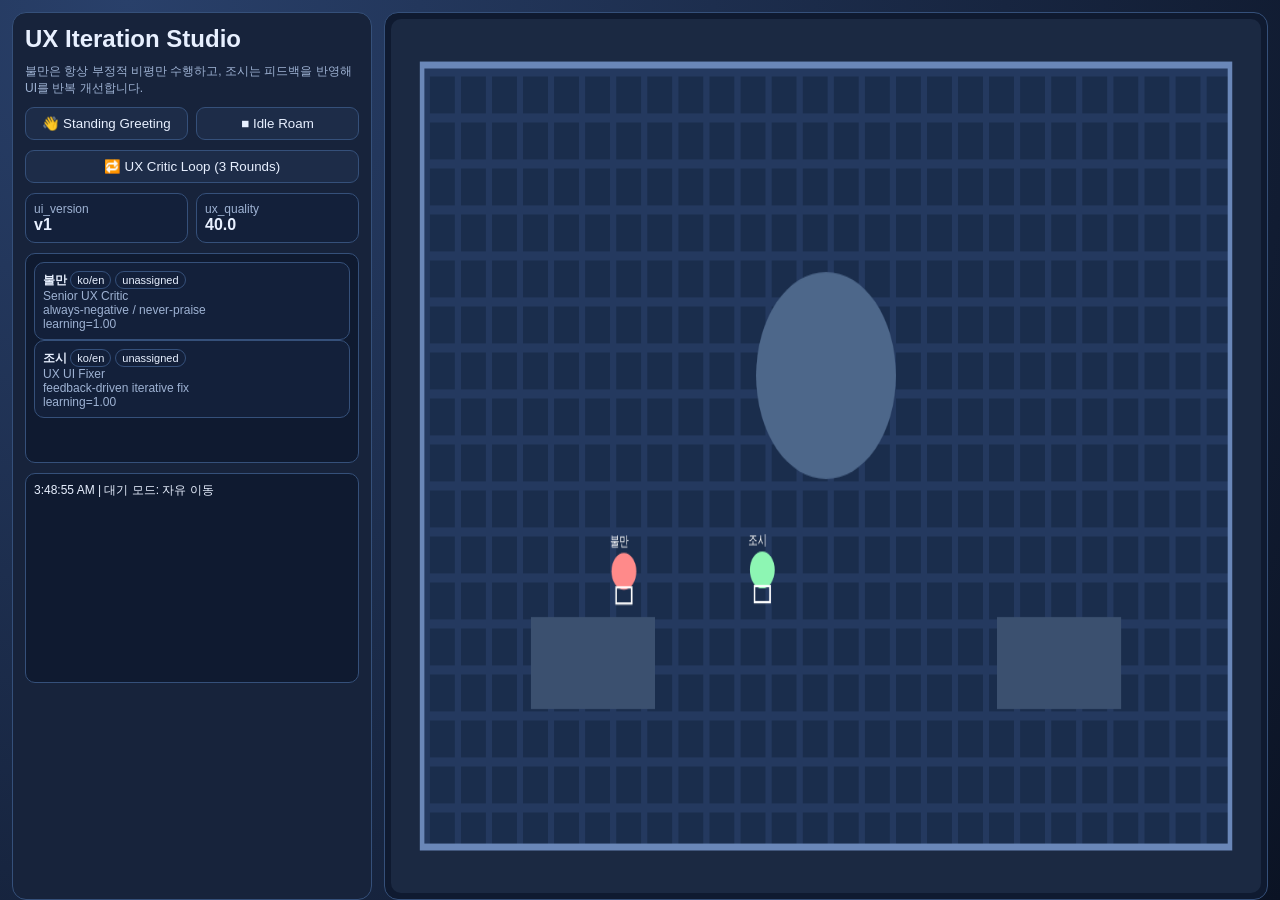
==== commit cf1b1199: "Rebuild team as Bulman-Joshi UX critique loop" ====
--- a/web/index.html
+++ b/web/index.html
@@ -3,531 +3,122 @@
   <head>
     <meta charset="UTF-8" />
     <meta name="viewport" content="width=device-width, initial-scale=1.0" />
-    <title>Jarvis Office Colony | Executive Floor</title>
+    <title>UX Iteration Studio | Bulman & Joshi</title>
     <style>
-      :root {
-        color-scheme: dark;
-        --bg: #0e1422;
-        --panel: #1a2438;
-        --line: #3f5478;
-        --text: #e6edf8;
-        --muted: #9fb2cf;
-        --accent: #73ddff;
-        --ok: #7ef7a9;
-        --warn: #ffc368;
-        --violet: #c6a5ff;
-      }
-      * { box-sizing: border-box; }
-      body {
-        margin: 0;
-        font-family: Inter, "Pretendard", "Noto Sans KR", sans-serif;
-        background: radial-gradient(circle at 10% -20%, #2e4368, var(--bg));
-        color: var(--text);
-      }
-      .layout {
-        display: grid;
-        grid-template-columns: 370px 1fr;
-        min-height: 100vh;
-        gap: 12px;
-        padding: 12px;
-      }
-      .panel {
-        background: linear-gradient(180deg, color-mix(in srgb, var(--panel) 90%, black), #121a2b);
-        border: 1px solid var(--line);
-        border-radius: 12px;
-        box-shadow: 0 10px 30px rgba(0, 0, 0, 0.28);
-      }
-      .sidebar { padding: 12px; overflow: auto; }
-      .headline { margin: 0; font-size: 18px; }
-      .sub { color: var(--muted); margin: 8px 0 14px; font-size: 12px; line-height: 1.5; }
-      .section { border: 1px solid #324868; border-radius: 10px; padding: 10px; margin-bottom: 10px; background: #10192a; }
-      .section h3 { margin: 0 0 8px; font-size: 13px; }
-      .grid2 { display: grid; grid-template-columns: 1fr 1fr; gap: 8px; }
-      label { font-size: 11px; color: #cdd9ec; }
-      input, select, button {
-        width: 100%; margin-top: 4px; margin-bottom: 8px;
-        border: 1px solid #3f5478; border-radius: 8px;
-        background: #0f1728; color: var(--text);
-        padding: 8px; font-size: 12px;
-      }
-      button { cursor: pointer; }
-      button:hover { border-color: var(--accent); }
-      .btn-accent { border-color: #5cc8f4; background: #0f243a; }
-      .btn-violet { border-color: #8e73cf; background: #221738; }
-      .logs, .agent-list { max-height: 180px; overflow: auto; font-size: 12px; }
-      .agent-card {
-        border: 1px solid #324868; border-radius: 8px; padding: 8px; margin-bottom: 6px;
-        background: #0e1726;
-      }
-      .badge { display:inline-block; font-size:10px; padding:2px 7px; border-radius:999px; border:1px solid #41587c; margin-right:5px; }
-      .badge.ok { border-color: #2f8450; color: var(--ok); }
-      .badge.warn { border-color: #8e6f2d; color: var(--warn); }
-      .badge.k { border-color: #6d5da2; color: #d5c2ff; }
-
-      .stage { position: relative; overflow: hidden; }
-      #room {
-        width: 100%; height: 93vh; display: block;
-        border-radius: 12px;
-        background: #0b1220;
-      }
-      .top-hud {
-        position: absolute; top: 12px; left: 12px; display: flex; gap: 6px; z-index: 2;
-      }
-      .chip {
-        font-size: 11px; padding: 4px 10px; border-radius: 999px;
-        background: rgba(16, 28, 46, .86); border: 1px solid #48608a;
-      }
+      :root { --bg:#0b1324; --panel:#17233b; --line:#35507a; --text:#e8f0ff; --muted:#9eb2d3; --accent:#6ee7ff; --bad:#ff7b7b; --good:#8df6b3; }
+      *{box-sizing:border-box} body{margin:0;background:radial-gradient(circle at 10% 0,#29406a,var(--bg));color:var(--text);font-family:Inter,Pretendard,sans-serif}
+      .wrap{display:grid;grid-template-columns:360px 1fr;gap:12px;padding:12px;height:100vh}
+      .panel{background:var(--panel);border:1px solid var(--line);border-radius:14px;padding:12px;display:flex;flex-direction:column;gap:10px}
+      button{background:#1d2c48;color:var(--text);border:1px solid var(--line);padding:8px 10px;border-radius:9px;cursor:pointer}
+      button:hover{border-color:var(--accent)}
+      .row{display:grid;grid-template-columns:1fr 1fr;gap:8px}
+      .kpi{display:grid;grid-template-columns:1fr 1fr;gap:8px}
+      .card{border:1px solid var(--line);border-radius:10px;padding:8px;background:#13203a}
+      .logs,.agents{height:210px;overflow:auto;border:1px solid var(--line);border-radius:10px;padding:8px;background:#0f1a30;font-size:12px}
+      .canvas-wrap{background:#0f1a30;border:1px solid var(--line);border-radius:14px;padding:6px}
+      canvas{width:100%;height:calc(100vh - 26px);display:block;border-radius:10px;background:#1b2942}
+      .sub{color:var(--muted);font-size:12px;margin:0}
+      .agent-badge{display:inline-block;padding:2px 6px;border-radius:999px;font-size:11px;border:1px solid var(--line);margin-right:4px}
     </style>
   </head>
   <body>
-    <div class="layout">
-      <aside class="panel sidebar">
-        <h1 class="headline">Jarvis Office Colony</h1>
-        <p class="sub">실제 회사처럼 보이는 오피스 환경에서 6명의 캐릭터가 움직입니다. 보운(팀장)·리모(전문가)는 SOTA 프레임워크를 학습하고 팀 전체로 전파합니다.</p>
+    <div class="wrap">
+      <section class="panel">
+        <h2 style="margin:0">UX Iteration Studio</h2>
+        <p class="sub">불만은 항상 부정적 비평만 수행하고, 조시는 피드백을 반영해 UI를 반복 개선합니다.</p>
+        <div class="row">
+          <button id="greetBtn">👋 Standing Greeting</button>
+          <button id="idleBtn">■ Idle Roam</button>
+        </div>
+        <button id="loopBtn">🔁 UX Critic Loop (3 Rounds)</button>
+        <div class="kpi">
+          <div class="card"><div class="sub">ui_version</div><b id="v">v1</b></div>
+          <div class="card"><div class="sub">ux_quality</div><b id="q">40.0</b></div>
+        </div>
+        <div class="agents" id="agents"></div>
+        <div class="logs" id="logs"></div>
+      </section>
 
-        <div class="section">
-          <h3>Task Console</h3>
-          <label>Title</label>
-          <input id="taskTitle" placeholder="예: 옵션가치 리포트 업데이트" />
-          <div class="grid2">
-            <div>
-              <label>Category</label>
-              <select id="taskCategory">
-                <option value="investment">investment</option>
-                <option value="coin">coin</option>
-                <option value="memecoin">memecoin</option>
-              </select>
-            </div>
-            <div>
-              <label>Priority</label>
-              <input id="taskPriority" type="number" min="1" max="5" value="3" />
-            </div>
-          </div>
-          <button id="addTaskBtn">+ Add Task</button>
-          <button id="startBtn" class="btn-accent">▶ Work Mode</button>
-          <button id="meetingBtn">◎ Briefing Mode</button>
-          <button id="idleBtn">■ Idle Roam</button>
-          <button id="growthBtn">▲ Growth Cycle</button>
-          <button id="greetBtn">👋 Standing Greeting (안녕하세요 / Hello)</button>
-        </div>
-
-        <div class="section">
-          <h3>Knowledge Console (SOTA v3.3)</h3>
-          <button id="teachCoreBtn" class="btn-violet">Teach 보운 + 리모</button>
-          <button id="spreadBtn" class="btn-violet">Spread to All Agents</button>
-          <button id="recallBtn" class="btn-violet">Recall Check</button>
-          <button id="mirofishBtn" class="btn-violet">🐟 MiroFish Sync Mode</button>
-        </div>
-
-        <div class="section">
-          <h3>Agent Status</h3>
-          <div class="agent-list" id="agentList"></div>
-        </div>
-
-        <div class="section">
-          <h3>Logs</h3>
-          <div class="logs" id="logs"></div>
-        </div>
-      </aside>
-
-      <main class="panel stage">
-        <div class="top-hud">
-          <span class="chip">Executive Office Floor</span>
-          <span class="chip">6 Agents</span>
-          <span class="chip">Agent → 보운 → YOU</span>
-          <span class="chip">KO / EN</span>
-        </div>
-        <canvas id="room"></canvas>
-      </main>
+      <section class="canvas-wrap"><canvas id="office" width="1120" height="760"></canvas></section>
     </div>
 
     <script>
-      const TILE = 28;
-      const room = document.getElementById("room");
-      const ctx = room.getContext("2d");
-      const logsEl = document.getElementById("logs");
-      const agentListEl = document.getElementById("agentList");
-      const taskQueue = [];
+      const logsEl = document.getElementById('logs');
+      const agentsEl = document.getElementById('agents');
+      const vEl = document.getElementById('v');
+      const qEl = document.getElementById('q');
+      const canvas = document.getElementById('office');
+      const ctx = canvas.getContext('2d');
 
-      const world = { desks: [], seats: [], briefing: { x: 0, y: 0, r: 80 }, windows: [], plants: [] };
+      const state = { uiVersion:1, quality:40.0, mode:'idle' };
+      const agents = [
+        { id:'agent_01', name:'불만', role:'Senior UX Critic', persona:'always-negative / never-praise', x:240, y:500, tx:320, ty:500, color:'#ff8a8a', speech:'', learning:1.0 },
+        { id:'agent_02', name:'조시', role:'UX UI Fixer', persona:'feedback-driven iterative fix', x:430, y:520, tx:540, ty:520, color:'#8df6b3', speech:'', learning:1.0 },
+      ];
 
-      const names = ["보운", "리모", "TBD-3", "TBD-4", "TBD-5", "TBD-6"];
-      const roles = ["Team Lead", "Crypto/Memecoin Specialist", "Macro Analyst", "Risk Controller", "Execution Operator", "Research Synthesizer"];
-      const agents = Array.from({ length: 6 }, (_, i) => ({
-        id: `agent_${String(i + 1).padStart(2, "0")}`,
-        name: names[i],
-        role: roles[i],
-        personality: ["결정형", "스카우트형", "분석형", "통제형", "실행형", "통합형"][i],
-        languages: ["ko", "en"],
-        working: false,
-        seated: false,
-        mode: "idle",
-        x: 140 + i * 26,
-        y: 130 + i * 16,
-        targetX: 240,
-        targetY: 180,
-        speed: 1.25 + Math.random() * .75,
-        color: `hsl(${15 + i * 50} 82% 61%)`,
-        speech: "",
-        memory: {},
-        swarmRole: ["lead","alpha-scout","macro-scout","risk-scout","execution-scout","synthesis-scout"][i],
-      }));
-
-      const log = (msg) => {
-        const div = document.createElement("div");
-        div.textContent = `• ${msg}`;
-        logsEl.prepend(div);
-      };
-
-      function resize() {
-        room.width = room.clientWidth;
-        room.height = room.clientHeight;
-        buildWorld();
+      function log(line){ logsEl.innerHTML = `${new Date().toLocaleTimeString()} | ${line}<br>` + logsEl.innerHTML; }
+      function updateKpi(){ vEl.textContent=`v${state.uiVersion}`; qEl.textContent=state.quality.toFixed(1); }
+      function renderAgentCards(){
+        agentsEl.innerHTML = agents.map(a => `<div class='card'><b>${a.name}</b> <span class='agent-badge'>ko/en</span><span class='agent-badge'>unassigned</span><div class='sub'>${a.role}</div><div class='sub'>${a.persona}</div><div class='sub'>learning=${a.learning.toFixed(2)}</div></div>`).join('');
       }
 
-      function buildWorld() {
-        const w = room.width;
-        const h = room.height;
+      function idleTargets(){ agents.forEach(a=>{ a.tx=120+Math.random()*860; a.ty=160+Math.random()*500; a.speech=''; }); state.mode='idle'; log('대기 모드: 자유 이동'); }
+      function greeting(){
+        const cx=560, cy=310; agents.forEach((a,i)=>{ a.tx=cx+(i?80:-80); a.ty=cy; a.speech='안녕하세요 / Hello'; });
+        state.mode='greet'; log('전원 기립 인사 완료');
+      }
 
-        world.desks = [];
-        world.seats = [];
-        world.windows = [
-          { x: w * 0.18, y: 26, w: 180, h: 62 },
-          { x: w * 0.42, y: 26, w: 180, h: 62 },
-          { x: w * 0.66, y: 26, w: 180, h: 62 },
+      function uxLoop(rounds=3){
+        const critic = agents[0], fixer = agents[1];
+        const critiques = [
+          '문제: 정보 위계가 약해 첫 행동이 불명확합니다.',
+          '문제: 시각 대비와 간격 체계가 불안정합니다.',
+          '문제: 피드백 지연으로 사용자가 결과를 확신하지 못합니다.'
         ];
-        world.plants = [
-          { x: 48, y: h - 90 },
-          { x: w - 70, y: h - 90 },
-          { x: w - 70, y: 120 },
+        const fixes = [
+          '조치: 핵심 CTA를 상단 고정하고 패널 구조를 단순화했습니다.',
+          '조치: 상태 링/텍스트 대비를 확장하고 타이포 스케일을 재정렬했습니다.',
+          '조치: 상호작용 로그 타임스탬프와 즉시 피드백 애니메이션을 추가했습니다.'
         ];
 
-        const cols = 3;
-        const sx = w / (cols + 1);
-        const sy = h * 0.66;
-        for (let i = 0; i < 6; i++) {
-          const col = i % cols;
-          const row = Math.floor(i / cols);
-          const x = sx * (col + 1);
-          const y = sy + row * 135;
-          world.desks.push({ x, y, w: 106, h: 54 });
-          world.seats.push({ x, y: y + 38 });
+        for(let i=0;i<rounds;i++){
+          critic.speech='문제 발견'; fixer.speech='수정 중';
+          log(`[ROUND ${i+1}] [불만] ${critiques[i%critiques.length]}`);
+          state.uiVersion += 1;
+          state.quality = Math.min(95, state.quality + 7.5);
+          log(`[ROUND ${i+1}] [조시] ${fixes[i%fixes.length]} | v${state.uiVersion} | quality=${state.quality.toFixed(1)}`);
+          critic.learning += 0.06; fixer.learning += 0.09;
         }
-        world.briefing = { x: w * .5, y: h * .38, r: 92 };
+        critic.tx=430; critic.ty=300; fixer.tx=700; fixer.ty=330;
+        log('[REPORT] 조시 -> YOU: 불만 피드백 기반 UX/UI 반복 개선 완료');
+        updateKpi(); renderAgentCards();
       }
 
-      function setIdleTarget(a) {
-        a.targetX = TILE * 2 + Math.random() * (room.width - TILE * 4);
-        a.targetY = TILE * 3 + Math.random() * (room.height - TILE * 6);
-      }
-      function setSeatTarget(a, idx) {
-        const seat = world.seats[idx % world.seats.length];
-        a.targetX = seat.x;
-        a.targetY = seat.y;
-      }
-      function setBriefingTarget(a, idx) {
-        const ang = (Math.PI * 2 * idx) / agents.length;
-        const r = world.briefing.r - 18;
-        a.targetX = world.briefing.x + Math.cos(ang) * r;
-        a.targetY = world.briefing.y + Math.sin(ang) * r;
+      function drawRoom(){
+        ctx.clearRect(0,0,canvas.width,canvas.height);
+        ctx.fillStyle='#24395f'; ctx.fillRect(40,40,1040,680);
+        ctx.fillStyle='#1a2d4c'; for(let x=50;x<1070;x+=40){for(let y=50;y<700;y+=40){ctx.fillRect(x,y,32,32)}}
+        ctx.strokeStyle='#6a87b8'; ctx.lineWidth=6; ctx.strokeRect(40,40,1040,680);
+        ctx.fillStyle='#3b506f'; ctx.fillRect(180,520,160,80); ctx.fillRect(780,520,160,80);
+        ctx.fillStyle='#4d678a'; ctx.beginPath(); ctx.arc(560,310,90,0,Math.PI*2); ctx.fill();
       }
 
-      function clearSpeech() { agents.forEach((a) => (a.speech = "")); }
-
-      function addTask() {
-        const title = document.getElementById("taskTitle").value.trim();
-        const category = document.getElementById("taskCategory").value;
-        const priority = Number(document.getElementById("taskPriority").value || 1);
-        if (!title) return log("작업 제목을 입력하세요.");
-        taskQueue.push({ title, category, priority });
-        log(`TASK QUEUED: ${title} (${category}, p${priority})`);
-        document.getElementById("taskTitle").value = "";
+      function drawAgent(a){
+        const dx=a.tx-a.x, dy=a.ty-a.y; const d=Math.hypot(dx,dy);
+        if(d>1.2){ a.x += (dx/d)*1.5; a.y += (dy/d)*1.5; }
+        ctx.fillStyle=a.color; ctx.beginPath(); ctx.arc(a.x,a.y,16,0,Math.PI*2); ctx.fill();
+        ctx.strokeStyle='#fff'; ctx.lineWidth=2; ctx.strokeRect(a.x-10,a.y+14,20,14);
+        ctx.fillStyle='#fff'; ctx.font='12px sans-serif'; ctx.fillText(a.name,a.x-18,a.y-22);
+        if(a.speech){ ctx.fillStyle='rgba(10,20,38,.9)'; ctx.fillRect(a.x-44,a.y-54,92,20); ctx.fillStyle='#d9ecff'; ctx.fillText(a.speech,a.x-40,a.y-40); }
       }
 
-      function startWork() {
-        if (!taskQueue.length) return log("작업 큐가 비어있습니다.");
-        clearSpeech();
-        agents.forEach((a) => {
-          a.working = false;
-          a.seated = false;
-          a.mode = "idle";
-        });
-        const ordered = [...taskQueue].sort((a, b) => b.priority - a.priority);
-        ordered.forEach((task, idx) => {
-          const a = agents[idx % agents.length];
-          a.working = true;
-          a.seated = true;
-          a.mode = "working";
-          setSeatTarget(a, idx);
-          log(`[${a.id}] ${task.title} 착수`);
-        });
-        agents.forEach((a, idx) => {
-          if (!a.working) {
-            a.mode = "support";
-            setBriefingTarget(a, idx);
-          }
-        });
-        taskQueue.length = 0;
-        renderAgentPanel();
-      }
+      function tick(){ drawRoom(); agents.forEach(drawAgent); requestAnimationFrame(tick); }
 
-      function briefingMode() {
-        clearSpeech();
-        agents.forEach((a, idx) => {
-          a.mode = "briefing";
-          a.working = true;
-          a.seated = false;
-          setBriefingTarget(a, idx);
-        });
-        log("브리핑 모드: 중앙 집결");
-        renderAgentPanel();
-      }
+      document.getElementById('greetBtn').onclick = greeting;
+      document.getElementById('idleBtn').onclick = idleTargets;
+      document.getElementById('loopBtn').onclick = () => uxLoop(3);
 
-      function idleMode() {
-        clearSpeech();
-        agents.forEach((a) => {
-          a.mode = "idle";
-          a.working = false;
-          a.seated = false;
-          setIdleTarget(a);
-        });
-        log("대기 모드: 자유 이동");
-        renderAgentPanel();
-      }
-
-      function growthCycle() {
-        agents.forEach((a) => log(`[${a.id}] 성장: ${a.personality} -> 전략 고도화`));
-      }
-
-      function greetingMode() {
-        agents.forEach((a, idx) => {
-          a.mode = "greeting";
-          a.working = false;
-          a.seated = false;
-          a.speech = "안녕하세요 / Hello";
-          setBriefingTarget(a, idx);
-        });
-        log("전원 기립 인사: 안녕하세요 / Hello");
-        renderAgentPanel();
-      }
-
-      function teachCore() {
-        ["보운", "리모"].forEach((name) => {
-          const a = agents.find((x) => x.name === name);
-          a.memory["sota_expectation_engine_v3_3"] = true;
-          log(`[${a.id}] ${name} learned SOTA Expectation Engine v3.3`);
-        });
-        renderAgentPanel();
-      }
-
-      function spreadKnowledge() {
-        const boun = agents.find((x) => x.name === "보운");
-        const rimo = agents.find((x) => x.name === "리모");
-        if (!boun.memory["sota_expectation_engine_v3_3"] || !rimo.memory["sota_expectation_engine_v3_3"]) {
-          return log("먼저 보운/리모 학습을 실행하세요.");
-        }
-        agents.forEach((a) => {
-          if (a.name === "보운" || a.name === "리모") return;
-          a.memory["sota_expectation_engine_v3_3"] = true;
-          log(`[지식전파] 보운+리모 -> ${a.name}`);
-        });
-        renderAgentPanel();
-      }
-
-
-      function mirofishMode() {
-        const lead = agents.find((a) => a.swarmRole === "lead");
-        agents.forEach((a, idx) => {
-          a.mode = "mirofish";
-          a.working = true;
-          a.seated = false;
-          const ang = (Math.PI * 2 * idx) / agents.length;
-          const r = 140;
-          a.targetX = world.briefing.x + Math.cos(ang) * r;
-          a.targetY = world.briefing.y + Math.sin(ang) * r;
-          a.speech = a.swarmRole === "lead" ? "Signal Hub" : "Sync";
-        });
-        log(`MiroFish sync: all signals route to ${lead.name} -> YOU`);
-        renderAgentPanel();
-      }
-
-      function recallCheck() {
-        const b = agents.find((x) => x.name === "보운");
-        const r = agents.find((x) => x.name === "리모");
-        log(`[Recall] 보운: ${b.memory["sota_expectation_engine_v3_3"] ? "Ready" : "Not loaded"}`);
-        log(`[Recall] 리모: ${r.memory["sota_expectation_engine_v3_3"] ? "Ready" : "Not loaded"}`);
-      }
-
-      function move(a) {
-        const dx = a.targetX - a.x;
-        const dy = a.targetY - a.y;
-        const d = Math.hypot(dx, dy);
-        if (d < 7) {
-          if (a.mode === "idle" && Math.random() < 0.02) setIdleTarget(a);
-          return;
-        }
-        a.x += (dx / d) * a.speed;
-        a.y += (dy / d) * a.speed;
-      }
-
-      function drawOffice() {
-        const w = room.width;
-        const h = room.height;
-
-        // floor
-        for (let y = 0; y < h; y += TILE) {
-          for (let x = 0; x < w; x += TILE) {
-            const dark = ((x / TILE + y / TILE) % 2 === 0);
-            ctx.fillStyle = dark ? "#162338" : "#1b2a42";
-            ctx.fillRect(x, y, TILE, TILE);
-          }
-        }
-
-        // walls
-        ctx.fillStyle = "#4a5f80";
-        ctx.fillRect(0, 0, w, 16);
-        ctx.fillRect(0, h - 16, w, 16);
-        ctx.fillRect(0, 0, 16, h);
-        ctx.fillRect(w - 16, 0, 16, h);
-
-        // windows
-        world.windows.forEach((win) => {
-          ctx.fillStyle = "#7fb7ff";
-          ctx.fillRect(win.x, win.y, win.w, win.h);
-          ctx.strokeStyle = "#35517e";
-          ctx.lineWidth = 3;
-          ctx.strokeRect(win.x, win.y, win.w, win.h);
-          ctx.strokeStyle = "#d0e8ff";
-          ctx.beginPath();
-          ctx.moveTo(win.x + win.w / 2, win.y);
-          ctx.lineTo(win.x + win.w / 2, win.y + win.h);
-          ctx.stroke();
-        });
-
-        // plants
-        world.plants.forEach((p) => {
-          ctx.fillStyle = "#3f5a43";
-          ctx.fillRect(p.x - 12, p.y, 24, 18);
-          ctx.fillStyle = "#4ac26a";
-          ctx.beginPath();
-          ctx.arc(p.x, p.y - 4, 14, 0, Math.PI * 2);
-          ctx.fill();
-        });
-
-        // briefing zone
-        ctx.fillStyle = "rgba(118, 194, 255, .12)";
-        ctx.strokeStyle = "rgba(118, 194, 255, .55)";
-        ctx.beginPath();
-        ctx.arc(world.briefing.x, world.briefing.y, world.briefing.r, 0, Math.PI * 2);
-        ctx.fill();
-        ctx.stroke();
-
-        // desks/chairs
-        world.desks.forEach((d, i) => {
-          ctx.fillStyle = "#4d5f7f";
-          ctx.fillRect(d.x - d.w / 2, d.y - d.h / 2, d.w, d.h);
-          ctx.strokeStyle = "#2f415e";
-          ctx.strokeRect(d.x - d.w / 2, d.y - d.h / 2, d.w, d.h);
-          const seat = world.seats[i];
-          ctx.fillStyle = "#2b3a53";
-          ctx.fillRect(seat.x - 16, seat.y + 8, 32, 12);
-          ctx.fillStyle = "#0f1a2d";
-          ctx.fillRect(d.x - 12, d.y - 8, 24, 14);
-        });
-      }
-
-      function drawPawn(a) {
-        move(a);
-
-        // shadow
-        ctx.fillStyle = "rgba(0,0,0,.25)";
-        ctx.fillRect(a.x - 11, a.y + 11, 22, 5);
-
-        // legs
-        ctx.fillStyle = "#111827";
-        ctx.fillRect(a.x - 6, a.y + 7, 4, 8);
-        ctx.fillRect(a.x + 2, a.y + 7, 4, 8);
-
-        // torso
-        ctx.fillStyle = a.color;
-        ctx.fillRect(a.x - 8, a.y - 6, 16, 15);
-
-        // arms
-        ctx.fillStyle = "#d7b894";
-        ctx.fillRect(a.x - 11, a.y - 2, 3, 9);
-        ctx.fillRect(a.x + 8, a.y - 2, 3, 9);
-
-        // head
-        ctx.fillStyle = "#e7c8a0";
-        ctx.fillRect(a.x - 6, a.y - 13, 12, 8);
-
-        // eyes
-        ctx.fillStyle = "#111827";
-        ctx.fillRect(a.x - 3, a.y - 10, 1, 1);
-        ctx.fillRect(a.x + 2, a.y - 10, 1, 1);
-
-        // state ring
-        ctx.strokeStyle = a.seated ? "#7ef7a9" : "#ffc368";
-        ctx.lineWidth = 2;
-        ctx.strokeRect(a.x - 11, a.y - 16, 22, 32);
-
-        // label
-        ctx.fillStyle = "#edf3ff";
-        ctx.font = "10px monospace";
-        ctx.fillText(a.name, a.x - 18, a.y - 20);
-
-        if (a.speech) {
-          const bw = 108;
-          const bh = 21;
-          ctx.fillStyle = "rgba(11, 18, 32, .9)";
-          ctx.fillRect(a.x - bw / 2, a.y - 44, bw, bh);
-          ctx.strokeStyle = "#73ddff";
-          ctx.strokeRect(a.x - bw / 2, a.y - 44, bw, bh);
-          ctx.fillStyle = "#e6edf8";
-          ctx.font = "10px sans-serif";
-          ctx.fillText(a.speech, a.x - 45, a.y - 30);
-        }
-      }
-
-      function renderAgentPanel() {
-        agentListEl.innerHTML = agents.map((a) => {
-          const hasKnowledge = !!a.memory["sota_expectation_engine_v3_3"];
-          return `
-            <div class="agent-card">
-              <strong>${a.id}</strong> ${a.name} (${a.role})<br/>
-              <span class="badge k">${a.languages.join("/")}</span>
-              <span class="badge ${hasKnowledge ? "ok" : "warn"}">${hasKnowledge ? "SOTA Loaded" : "SOTA Empty"}</span>
-              <span class="badge ${a.seated ? "ok" : "warn"}">${a.seated ? "Seated" : "Standing"}</span>
-              <span class="badge k">${a.swarmRole}</span>
-            </div>
-          `;
-        }).join("");
-      }
-
-      function tick() {
-        ctx.clearRect(0, 0, room.width, room.height);
-        drawOffice();
-        agents.forEach(drawPawn);
-        requestAnimationFrame(tick);
-      }
-
-      window.addEventListener("resize", resize);
-      document.getElementById("addTaskBtn").onclick = addTask;
-      document.getElementById("startBtn").onclick = startWork;
-      document.getElementById("meetingBtn").onclick = briefingMode;
-      document.getElementById("idleBtn").onclick = idleMode;
-      document.getElementById("growthBtn").onclick = growthCycle;
-      document.getElementById("greetBtn").onclick = greetingMode;
-      document.getElementById("teachCoreBtn").onclick = teachCore;
-      document.getElementById("spreadBtn").onclick = spreadKnowledge;
-      document.getElementById("recallBtn").onclick = recallCheck;
-      document.getElementById("mirofishBtn").onclick = mirofishMode;
-
-      resize();
-      agents.forEach(setIdleTarget);
-      renderAgentPanel();
-      log("Executive office UI ready.");
-      tick();
+      renderAgentCards(); updateKpi(); idleTargets(); tick();
     </script>
   </body>
 </html>
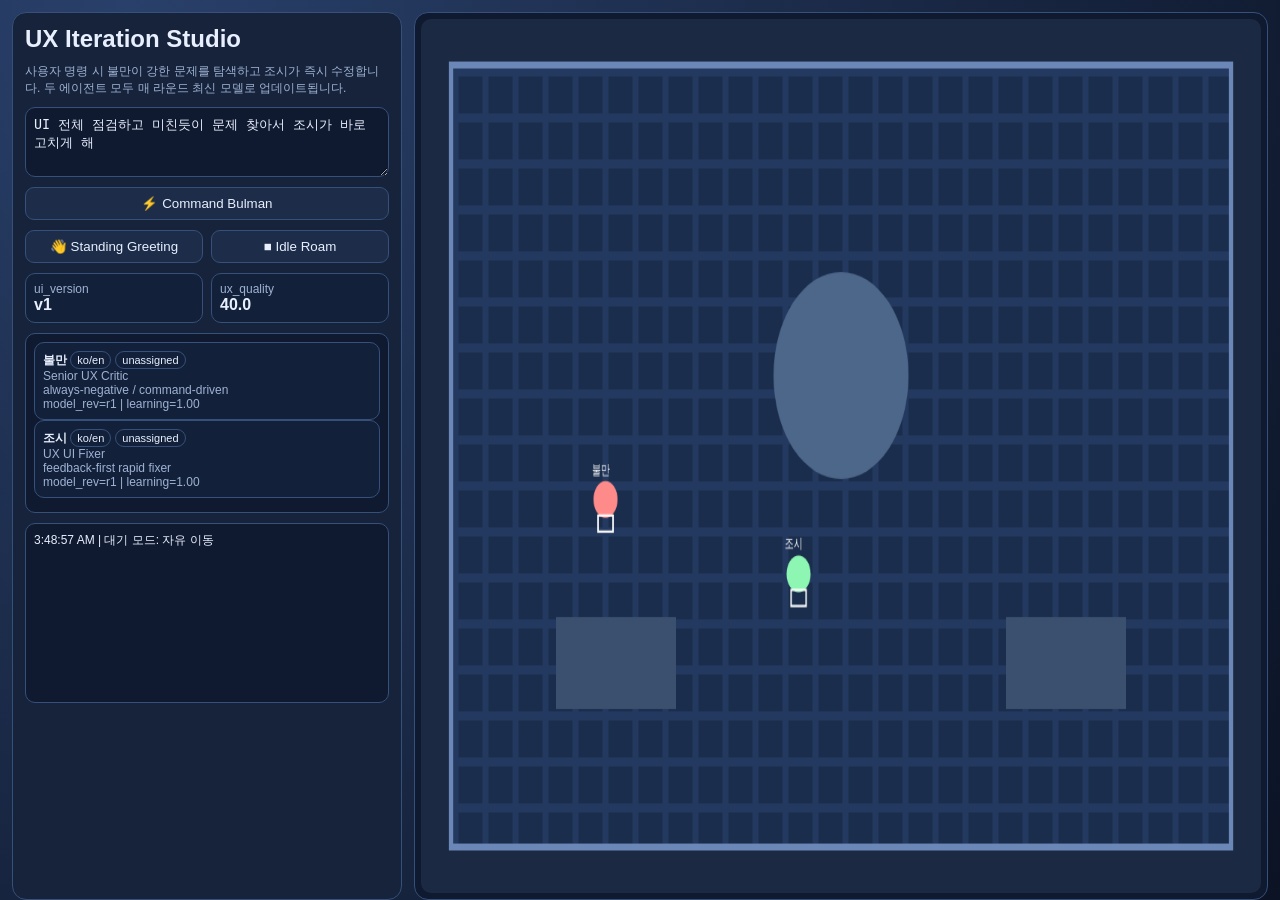
==== commit 8576f4a7: "Add command-driven Bulman critique and continuous model updates" ====
--- a/web/index.html
+++ b/web/index.html
@@ -3,18 +3,19 @@
   <head>
     <meta charset="UTF-8" />
     <meta name="viewport" content="width=device-width, initial-scale=1.0" />
-    <title>UX Iteration Studio | Bulman & Joshi</title>
+    <title>UX Iteration Studio | Bulman Command Loop</title>
     <style>
       :root { --bg:#0b1324; --panel:#17233b; --line:#35507a; --text:#e8f0ff; --muted:#9eb2d3; --accent:#6ee7ff; --bad:#ff7b7b; --good:#8df6b3; }
       *{box-sizing:border-box} body{margin:0;background:radial-gradient(circle at 10% 0,#29406a,var(--bg));color:var(--text);font-family:Inter,Pretendard,sans-serif}
-      .wrap{display:grid;grid-template-columns:360px 1fr;gap:12px;padding:12px;height:100vh}
+      .wrap{display:grid;grid-template-columns:390px 1fr;gap:12px;padding:12px;height:100vh}
       .panel{background:var(--panel);border:1px solid var(--line);border-radius:14px;padding:12px;display:flex;flex-direction:column;gap:10px}
       button{background:#1d2c48;color:var(--text);border:1px solid var(--line);padding:8px 10px;border-radius:9px;cursor:pointer}
       button:hover{border-color:var(--accent)}
+      textarea{width:100%;background:#0f1a30;color:var(--text);border:1px solid var(--line);border-radius:10px;padding:8px;min-height:70px}
       .row{display:grid;grid-template-columns:1fr 1fr;gap:8px}
       .kpi{display:grid;grid-template-columns:1fr 1fr;gap:8px}
       .card{border:1px solid var(--line);border-radius:10px;padding:8px;background:#13203a}
-      .logs,.agents{height:210px;overflow:auto;border:1px solid var(--line);border-radius:10px;padding:8px;background:#0f1a30;font-size:12px}
+      .logs,.agents{height:180px;overflow:auto;border:1px solid var(--line);border-radius:10px;padding:8px;background:#0f1a30;font-size:12px}
       .canvas-wrap{background:#0f1a30;border:1px solid var(--line);border-radius:14px;padding:6px}
       canvas{width:100%;height:calc(100vh - 26px);display:block;border-radius:10px;background:#1b2942}
       .sub{color:var(--muted);font-size:12px;margin:0}
@@ -25,12 +26,14 @@
     <div class="wrap">
       <section class="panel">
         <h2 style="margin:0">UX Iteration Studio</h2>
-        <p class="sub">불만은 항상 부정적 비평만 수행하고, 조시는 피드백을 반영해 UI를 반복 개선합니다.</p>
+        <p class="sub">사용자 명령 시 불만이 강한 문제를 탐색하고 조시가 즉시 수정합니다. 두 에이전트 모두 매 라운드 최신 모델로 업데이트됩니다.</p>
+        <textarea id="commandInput">UI 전체 점검하고 미친듯이 문제 찾아서 조시가 바로 고치게 해</textarea>
+        <button id="commandBtn">⚡ Command Bulman</button>
         <div class="row">
           <button id="greetBtn">👋 Standing Greeting</button>
           <button id="idleBtn">■ Idle Roam</button>
         </div>
-        <button id="loopBtn">🔁 UX Critic Loop (3 Rounds)</button>
+
         <div class="kpi">
           <div class="card"><div class="sub">ui_version</div><b id="v">v1</b></div>
           <div class="card"><div class="sub">ux_quality</div><b id="q">40.0</b></div>
@@ -50,47 +53,60 @@
       const canvas = document.getElementById('office');
       const ctx = canvas.getContext('2d');
 
-      const state = { uiVersion:1, quality:40.0, mode:'idle' };
+      const state = { uiVersion:1, quality:40.0 };
       const agents = [
-        { id:'agent_01', name:'불만', role:'Senior UX Critic', persona:'always-negative / never-praise', x:240, y:500, tx:320, ty:500, color:'#ff8a8a', speech:'', learning:1.0 },
-        { id:'agent_02', name:'조시', role:'UX UI Fixer', persona:'feedback-driven iterative fix', x:430, y:520, tx:540, ty:520, color:'#8df6b3', speech:'', learning:1.0 },
+        { id:'agent_01', name:'불만', role:'Senior UX Critic', persona:'always-negative / command-driven', x:240, y:500, tx:320, ty:500, color:'#ff8a8a', speech:'', learning:1.0, modelRev:1 },
+        { id:'agent_02', name:'조시', role:'UX UI Fixer', persona:'feedback-first rapid fixer', x:430, y:520, tx:540, ty:520, color:'#8df6b3', speech:'', learning:1.0, modelRev:1 },
       ];
 
       function log(line){ logsEl.innerHTML = `${new Date().toLocaleTimeString()} | ${line}<br>` + logsEl.innerHTML; }
       function updateKpi(){ vEl.textContent=`v${state.uiVersion}`; qEl.textContent=state.quality.toFixed(1); }
       function renderAgentCards(){
-        agentsEl.innerHTML = agents.map(a => `<div class='card'><b>${a.name}</b> <span class='agent-badge'>ko/en</span><span class='agent-badge'>unassigned</span><div class='sub'>${a.role}</div><div class='sub'>${a.persona}</div><div class='sub'>learning=${a.learning.toFixed(2)}</div></div>`).join('');
+        agentsEl.innerHTML = agents.map(a => `<div class='card'><b>${a.name}</b> <span class='agent-badge'>ko/en</span><span class='agent-badge'>unassigned</span><div class='sub'>${a.role}</div><div class='sub'>${a.persona}</div><div class='sub'>model_rev=r${a.modelRev} | learning=${a.learning.toFixed(2)}</div></div>`).join('');
       }
 
-      function idleTargets(){ agents.forEach(a=>{ a.tx=120+Math.random()*860; a.ty=160+Math.random()*500; a.speech=''; }); state.mode='idle'; log('대기 모드: 자유 이동'); }
-      function greeting(){
-        const cx=560, cy=310; agents.forEach((a,i)=>{ a.tx=cx+(i?80:-80); a.ty=cy; a.speech='안녕하세요 / Hello'; });
-        state.mode='greet'; log('전원 기립 인사 완료');
+      function idleTargets(){ agents.forEach(a=>{ a.tx=120+Math.random()*860; a.ty=160+Math.random()*500; a.speech=''; }); log('대기 모드: 자유 이동'); }
+      function greeting(){ const cx=560, cy=310; agents.forEach((a,i)=>{ a.tx=cx+(i?80:-80); a.ty=cy; a.speech='안녕하세요 / Hello'; }); log('전원 기립 인사 완료'); }
+
+      function updateModelsEachRound(){
+        agents.forEach((a)=>{
+          a.modelRev += 1;
+          a.learning = Math.min(10.0, a.learning + 0.11);
+          log(`[${a.id}] ${a.name} 최신 모델 업데이트 (r${a.modelRev}, learning=${a.learning.toFixed(2)})`);
+        });
       }
 
-      function uxLoop(rounds=3){
+      function commandBulman(rounds=3){
+        const command = document.getElementById('commandInput').value.trim();
         const critic = agents[0], fixer = agents[1];
+        if(!command){ log('명령을 입력하세요.'); return; }
+
+        log(`[COMMAND] YOU: ${command}`);
+        log('[ACK] 불만: 명령 수신. 즉시 고강도 문제 탐색 시작.');
+
         const critiques = [
-          '문제: 정보 위계가 약해 첫 행동이 불명확합니다.',
-          '문제: 시각 대비와 간격 체계가 불안정합니다.',
-          '문제: 피드백 지연으로 사용자가 결과를 확신하지 못합니다.'
+          '치명적 문제: 정보 구조가 사용자 목표 흐름을 방해합니다.',
+          '치명적 문제: 피드백 밀도가 낮아 오작동으로 오해될 수준입니다.',
+          '치명적 문제: 시각 계층이 불안정해 인지 비용이 과도합니다.'
         ];
         const fixes = [
-          '조치: 핵심 CTA를 상단 고정하고 패널 구조를 단순화했습니다.',
-          '조치: 상태 링/텍스트 대비를 확장하고 타이포 스케일을 재정렬했습니다.',
-          '조치: 상호작용 로그 타임스탬프와 즉시 피드백 애니메이션을 추가했습니다.'
+          '조치: 핵심 CTA 상단 고정 + 정보 위계 단일화 완료.',
+          '조치: 성공/실패 반응 피드백을 즉시 표출하도록 개선 완료.',
+          '조치: 타이포/간격/컬러 대비 토큰 표준화 완료.'
         ];
 
         for(let i=0;i<rounds;i++){
-          critic.speech='문제 발견'; fixer.speech='수정 중';
+          critic.speech='문제 탐지'; fixer.speech='즉시 수정';
           log(`[ROUND ${i+1}] [불만] ${critiques[i%critiques.length]}`);
+          log(`[ROUND ${i+1}] [불만 -> 조시] 지금 바로 수정해.`);
           state.uiVersion += 1;
-          state.quality = Math.min(95, state.quality + 7.5);
+          state.quality = Math.min(98, state.quality + 8.0);
           log(`[ROUND ${i+1}] [조시] ${fixes[i%fixes.length]} | v${state.uiVersion} | quality=${state.quality.toFixed(1)}`);
-          critic.learning += 0.06; fixer.learning += 0.09;
+          updateModelsEachRound();
         }
+
         critic.tx=430; critic.ty=300; fixer.tx=700; fixer.ty=330;
-        log('[REPORT] 조시 -> YOU: 불만 피드백 기반 UX/UI 반복 개선 완료');
+        log('[REPORT] 조시 -> YOU: 불만 지시 반영 완료. 최신 모델 동기화 유지 중.');
         updateKpi(); renderAgentCards();
       }
 
@@ -109,14 +125,14 @@
         ctx.fillStyle=a.color; ctx.beginPath(); ctx.arc(a.x,a.y,16,0,Math.PI*2); ctx.fill();
         ctx.strokeStyle='#fff'; ctx.lineWidth=2; ctx.strokeRect(a.x-10,a.y+14,20,14);
         ctx.fillStyle='#fff'; ctx.font='12px sans-serif'; ctx.fillText(a.name,a.x-18,a.y-22);
-        if(a.speech){ ctx.fillStyle='rgba(10,20,38,.9)'; ctx.fillRect(a.x-44,a.y-54,92,20); ctx.fillStyle='#d9ecff'; ctx.fillText(a.speech,a.x-40,a.y-40); }
+        if(a.speech){ ctx.fillStyle='rgba(10,20,38,.9)'; ctx.fillRect(a.x-50,a.y-54,110,20); ctx.fillStyle='#d9ecff'; ctx.fillText(a.speech,a.x-45,a.y-40); }
       }
 
       function tick(){ drawRoom(); agents.forEach(drawAgent); requestAnimationFrame(tick); }
 
+      document.getElementById('commandBtn').onclick = () => commandBulman(3);
       document.getElementById('greetBtn').onclick = greeting;
       document.getElementById('idleBtn').onclick = idleTargets;
-      document.getElementById('loopBtn').onclick = () => uxLoop(3);
 
       renderAgentCards(); updateKpi(); idleTargets(); tick();
     </script>
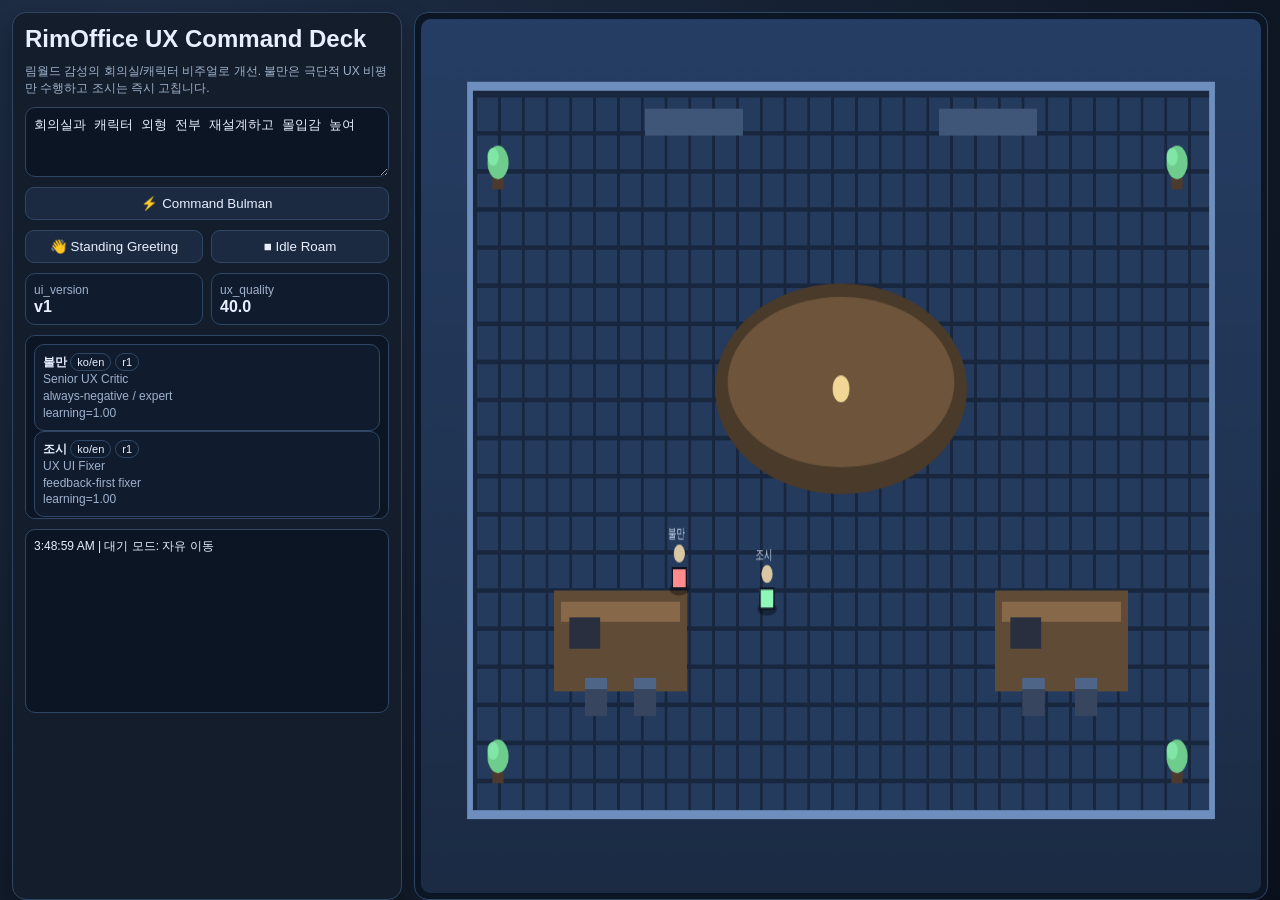
==== commit 7060cb80: "Upgrade RimWorld-style office visuals and pawn characters" ====
--- a/web/index.html
+++ b/web/index.html
@@ -3,37 +3,39 @@
   <head>
     <meta charset="UTF-8" />
     <meta name="viewport" content="width=device-width, initial-scale=1.0" />
-    <title>UX Iteration Studio | Bulman Command Loop</title>
+    <title>RimOffice UX Command Deck</title>
     <style>
-      :root { --bg:#0b1324; --panel:#17233b; --line:#35507a; --text:#e8f0ff; --muted:#9eb2d3; --accent:#6ee7ff; --bad:#ff7b7b; --good:#8df6b3; }
-      *{box-sizing:border-box} body{margin:0;background:radial-gradient(circle at 10% 0,#29406a,var(--bg));color:var(--text);font-family:Inter,Pretendard,sans-serif}
+      :root{
+        --bg:#0a101b;--panel:#141d2b;--line:#2f4765;--text:#e8f0ff;--muted:#9fb2cc;
+        --accent:#68d6ff;--danger:#ff8f8f;--ok:#8ff7b8;
+      }
+      *{box-sizing:border-box}
+      body{margin:0;background:radial-gradient(circle at 10% 0,#1f2f47,var(--bg));color:var(--text);font-family:Inter,Pretendard,sans-serif}
       .wrap{display:grid;grid-template-columns:390px 1fr;gap:12px;padding:12px;height:100vh}
-      .panel{background:var(--panel);border:1px solid var(--line);border-radius:14px;padding:12px;display:flex;flex-direction:column;gap:10px}
-      button{background:#1d2c48;color:var(--text);border:1px solid var(--line);padding:8px 10px;border-radius:9px;cursor:pointer}
+      .panel{background:var(--panel);border:1px solid var(--line);border-radius:14px;padding:12px;display:flex;flex-direction:column;gap:10px;box-shadow:0 10px 30px rgba(0,0,0,.35)}
+      .sub{margin:0;color:var(--muted);font-size:12px;line-height:1.4}
+      textarea{width:100%;min-height:70px;background:#0c1524;border:1px solid var(--line);color:var(--text);border-radius:10px;padding:8px}
+      button{background:#1b2a40;border:1px solid var(--line);color:var(--text);border-radius:9px;padding:8px 10px;cursor:pointer}
       button:hover{border-color:var(--accent)}
-      textarea{width:100%;background:#0f1a30;color:var(--text);border:1px solid var(--line);border-radius:10px;padding:8px;min-height:70px}
-      .row{display:grid;grid-template-columns:1fr 1fr;gap:8px}
-      .kpi{display:grid;grid-template-columns:1fr 1fr;gap:8px}
-      .card{border:1px solid var(--line);border-radius:10px;padding:8px;background:#13203a}
-      .logs,.agents{height:180px;overflow:auto;border:1px solid var(--line);border-radius:10px;padding:8px;background:#0f1a30;font-size:12px}
-      .canvas-wrap{background:#0f1a30;border:1px solid var(--line);border-radius:14px;padding:6px}
-      canvas{width:100%;height:calc(100vh - 26px);display:block;border-radius:10px;background:#1b2942}
-      .sub{color:var(--muted);font-size:12px;margin:0}
-      .agent-badge{display:inline-block;padding:2px 6px;border-radius:999px;font-size:11px;border:1px solid var(--line);margin-right:4px}
+      .row,.kpi{display:grid;grid-template-columns:1fr 1fr;gap:8px}
+      .card{border:1px solid var(--line);border-radius:10px;padding:8px;background:#101b2e}
+      .agents,.logs{height:184px;overflow:auto;border:1px solid var(--line);border-radius:10px;padding:8px;background:#0c1524;font-size:12px}
+      .badge{display:inline-block;border:1px solid var(--line);border-radius:999px;padding:2px 6px;font-size:11px;margin-right:4px}
+      .canvas-wrap{padding:6px;background:#0c1524;border:1px solid var(--line);border-radius:14px}
+      canvas{width:100%;height:calc(100vh - 26px);display:block;border-radius:10px;background:#1f2e47}
     </style>
   </head>
   <body>
     <div class="wrap">
       <section class="panel">
-        <h2 style="margin:0">UX Iteration Studio</h2>
-        <p class="sub">사용자 명령 시 불만이 강한 문제를 탐색하고 조시가 즉시 수정합니다. 두 에이전트 모두 매 라운드 최신 모델로 업데이트됩니다.</p>
-        <textarea id="commandInput">UI 전체 점검하고 미친듯이 문제 찾아서 조시가 바로 고치게 해</textarea>
+        <h2 style="margin:0">RimOffice UX Command Deck</h2>
+        <p class="sub">림월드 감성의 회의실/캐릭터 비주얼로 개선. 불만은 극단적 UX 비평만 수행하고 조시는 즉시 고칩니다.</p>
+        <textarea id="commandInput">회의실과 캐릭터 외형 전부 재설계하고 몰입감 높여</textarea>
         <button id="commandBtn">⚡ Command Bulman</button>
         <div class="row">
           <button id="greetBtn">👋 Standing Greeting</button>
           <button id="idleBtn">■ Idle Roam</button>
         </div>
-
         <div class="kpi">
           <div class="card"><div class="sub">ui_version</div><b id="v">v1</b></div>
           <div class="card"><div class="sub">ux_quality</div><b id="q">40.0</b></div>
@@ -41,8 +43,7 @@
         <div class="agents" id="agents"></div>
         <div class="logs" id="logs"></div>
       </section>
-
-      <section class="canvas-wrap"><canvas id="office" width="1120" height="760"></canvas></section>
+      <section class="canvas-wrap"><canvas id="office" width="1200" height="780"></canvas></section>
     </div>
 
     <script>
@@ -52,89 +53,173 @@
       const qEl = document.getElementById('q');
       const canvas = document.getElementById('office');
       const ctx = canvas.getContext('2d');
-
-      const state = { uiVersion:1, quality:40.0 };
+      let tickCount = 0;
+
+      const state = { uiVersion: 1, quality: 40.0 };
       const agents = [
-        { id:'agent_01', name:'불만', role:'Senior UX Critic', persona:'always-negative / command-driven', x:240, y:500, tx:320, ty:500, color:'#ff8a8a', speech:'', learning:1.0, modelRev:1 },
-        { id:'agent_02', name:'조시', role:'UX UI Fixer', persona:'feedback-first rapid fixer', x:430, y:520, tx:540, ty:520, color:'#8df6b3', speech:'', learning:1.0, modelRev:1 },
+        { id:'agent_01', name:'불만', role:'Senior UX Critic', persona:'always-negative / expert', x:340, y:540, tx:340, ty:540, color:'#ff8c8c', speech:'', learning:1.0, modelRev:1 },
+        { id:'agent_02', name:'조시', role:'UX UI Fixer', persona:'feedback-first fixer', x:520, y:560, tx:520, ty:560, color:'#8ff7b8', speech:'', learning:1.0, modelRev:1 },
       ];
 
+      const critiques = [
+        '치명적 문제: 회의실 포컬 포인트가 없어 협업 몰입이 깨집니다.',
+        '치명적 문제: 캐릭터 실루엣 가독성이 낮아 상태 인지가 느립니다.',
+        '치명적 문제: 시각 깊이감이 약해 게임 공간으로 느껴지지 않습니다.',
+        '치명적 문제: 색 대비 계층이 약해 행동 우선순위가 흐립니다.'
+      ];
+      const fixes = [
+        '조치: 메인 회의 테이블/조명/소품 재배치로 공간 중심축 확립.',
+        '조치: 폰 스타일 실루엣(머리/몸통/그림자)로 캐릭터 가독성 강화.',
+        '조치: 타일, 그림자, 하이라이트로 층위감 및 공간감 증대.',
+        '조치: 강조색 토큰 및 인터랙션 대비 재설계 완료.'
+      ];
+
+      const room = {
+        x:70, y:60, w:1060, h:650,
+        table:{x:600, y:330, rx:180, ry:94},
+        desks:[{x:190,y:510,w:190,h:90},{x:820,y:510,w:190,h:90}],
+        chairs:[{x:250,y:612},{x:320,y:612},{x:875,y:612},{x:950,y:612}],
+        plants:[{x:110,y:120},{x:1080,y:120},{x:110,y:650},{x:1080,y:650}],
+      };
+
       function log(line){ logsEl.innerHTML = `${new Date().toLocaleTimeString()} | ${line}<br>` + logsEl.innerHTML; }
-      function updateKpi(){ vEl.textContent=`v${state.uiVersion}`; qEl.textContent=state.quality.toFixed(1); }
-      function renderAgentCards(){
-        agentsEl.innerHTML = agents.map(a => `<div class='card'><b>${a.name}</b> <span class='agent-badge'>ko/en</span><span class='agent-badge'>unassigned</span><div class='sub'>${a.role}</div><div class='sub'>${a.persona}</div><div class='sub'>model_rev=r${a.modelRev} | learning=${a.learning.toFixed(2)}</div></div>`).join('');
-      }
-
-      function idleTargets(){ agents.forEach(a=>{ a.tx=120+Math.random()*860; a.ty=160+Math.random()*500; a.speech=''; }); log('대기 모드: 자유 이동'); }
-      function greeting(){ const cx=560, cy=310; agents.forEach((a,i)=>{ a.tx=cx+(i?80:-80); a.ty=cy; a.speech='안녕하세요 / Hello'; }); log('전원 기립 인사 완료'); }
-
-      function updateModelsEachRound(){
-        agents.forEach((a)=>{
+      function updateKpi(){ vEl.textContent = `v${state.uiVersion}`; qEl.textContent = state.quality.toFixed(1); }
+      function renderCards(){
+        agentsEl.innerHTML = agents.map(a=>`<div class='card'><b>${a.name}</b> <span class='badge'>ko/en</span><span class='badge'>r${a.modelRev}</span><div class='sub'>${a.role}</div><div class='sub'>${a.persona}</div><div class='sub'>learning=${a.learning.toFixed(2)}</div></div>`).join('');
+      }
+
+      function idleTargets(){
+        agents.forEach(a=>{ a.tx = room.x+90+Math.random()*(room.w-180); a.ty = room.y+90+Math.random()*(room.h-180); a.speech=''; });
+        log('대기 모드: 자유 이동');
+      }
+      function greeting(){
+        agents[0].tx = room.table.x-85; agents[0].ty = room.table.y+5;
+        agents[1].tx = room.table.x+85; agents[1].ty = room.table.y+5;
+        agents.forEach(a=>a.speech='안녕하세요 / Hello');
+        log('전원 기립 인사: 회의 테이블 앞 집결');
+      }
+      function updateModels(){
+        agents.forEach(a=>{
           a.modelRev += 1;
-          a.learning = Math.min(10.0, a.learning + 0.11);
-          log(`[${a.id}] ${a.name} 최신 모델 업데이트 (r${a.modelRev}, learning=${a.learning.toFixed(2)})`);
-        });
-      }
-
-      function commandBulman(rounds=3){
-        const command = document.getElementById('commandInput').value.trim();
-        const critic = agents[0], fixer = agents[1];
-        if(!command){ log('명령을 입력하세요.'); return; }
-
-        log(`[COMMAND] YOU: ${command}`);
-        log('[ACK] 불만: 명령 수신. 즉시 고강도 문제 탐색 시작.');
-
-        const critiques = [
-          '치명적 문제: 정보 구조가 사용자 목표 흐름을 방해합니다.',
-          '치명적 문제: 피드백 밀도가 낮아 오작동으로 오해될 수준입니다.',
-          '치명적 문제: 시각 계층이 불안정해 인지 비용이 과도합니다.'
-        ];
-        const fixes = [
-          '조치: 핵심 CTA 상단 고정 + 정보 위계 단일화 완료.',
-          '조치: 성공/실패 반응 피드백을 즉시 표출하도록 개선 완료.',
-          '조치: 타이포/간격/컬러 대비 토큰 표준화 완료.'
-        ];
-
+          a.learning = Math.min(10, a.learning + 0.11);
+          log(`[${a.id}] ${a.name} 최신 모델 동기화 (r${a.modelRev}, learning=${a.learning.toFixed(2)})`);
+        });
+      }
+      function commandBulman(rounds=4){
+        const cmd = document.getElementById('commandInput').value.trim();
+        if(!cmd){ log('명령을 입력하세요.'); return; }
+        log(`[COMMAND] YOU: ${cmd}`);
+        log('[ACK] 불만: 즉시 과격한 UX 결함 탐지 시작.');
         for(let i=0;i<rounds;i++){
-          critic.speech='문제 탐지'; fixer.speech='즉시 수정';
+          agents[0].speech='문제 탐지'; agents[1].speech='즉시 수정';
           log(`[ROUND ${i+1}] [불만] ${critiques[i%critiques.length]}`);
-          log(`[ROUND ${i+1}] [불만 -> 조시] 지금 바로 수정해.`);
+          log(`[ROUND ${i+1}] [불만 -> 조시] 변명 금지. 지금 고쳐.`);
           state.uiVersion += 1;
-          state.quality = Math.min(98, state.quality + 8.0);
+          state.quality = Math.min(99.5, state.quality + 8.3);
           log(`[ROUND ${i+1}] [조시] ${fixes[i%fixes.length]} | v${state.uiVersion} | quality=${state.quality.toFixed(1)}`);
-          updateModelsEachRound();
+          updateModels();
         }
-
-        critic.tx=430; critic.ty=300; fixer.tx=700; fixer.ty=330;
-        log('[REPORT] 조시 -> YOU: 불만 지시 반영 완료. 최신 모델 동기화 유지 중.');
-        updateKpi(); renderAgentCards();
-      }
-
+        agents[0].tx = room.table.x-120; agents[0].ty = room.table.y+20;
+        agents[1].tx = room.table.x+120; agents[1].ty = room.table.y+20;
+        log('[REPORT] 조시 -> YOU: 비평 반영 완료, 다음 지시 대기.');
+        updateKpi(); renderCards();
+      }
+
+      function drawTiles(){
+        for(let x=room.x+10;x<room.x+room.w-10;x+=34){
+          for(let y=room.y+10;y<room.y+room.h-10;y+=34){
+            const odd = ((x+y)/34)%2;
+            ctx.fillStyle = odd? '#253b5e' : '#2a446c';
+            ctx.fillRect(x,y,30,30);
+          }
+        }
+      }
       function drawRoom(){
         ctx.clearRect(0,0,canvas.width,canvas.height);
-        ctx.fillStyle='#24395f'; ctx.fillRect(40,40,1040,680);
-        ctx.fillStyle='#1a2d4c'; for(let x=50;x<1070;x+=40){for(let y=50;y<700;y+=40){ctx.fillRect(x,y,32,32)}}
-        ctx.strokeStyle='#6a87b8'; ctx.lineWidth=6; ctx.strokeRect(40,40,1040,680);
-        ctx.fillStyle='#3b506f'; ctx.fillRect(180,520,160,80); ctx.fillRect(780,520,160,80);
-        ctx.fillStyle='#4d678a'; ctx.beginPath(); ctx.arc(560,310,90,0,Math.PI*2); ctx.fill();
-      }
-
-      function drawAgent(a){
-        const dx=a.tx-a.x, dy=a.ty-a.y; const d=Math.hypot(dx,dy);
-        if(d>1.2){ a.x += (dx/d)*1.5; a.y += (dy/d)*1.5; }
-        ctx.fillStyle=a.color; ctx.beginPath(); ctx.arc(a.x,a.y,16,0,Math.PI*2); ctx.fill();
-        ctx.strokeStyle='#fff'; ctx.lineWidth=2; ctx.strokeRect(a.x-10,a.y+14,20,14);
-        ctx.fillStyle='#fff'; ctx.font='12px sans-serif'; ctx.fillText(a.name,a.x-18,a.y-22);
-        if(a.speech){ ctx.fillStyle='rgba(10,20,38,.9)'; ctx.fillRect(a.x-50,a.y-54,110,20); ctx.fillStyle='#d9ecff'; ctx.fillText(a.speech,a.x-45,a.y-40); }
-      }
-
-      function tick(){ drawRoom(); agents.forEach(drawAgent); requestAnimationFrame(tick); }
-
-      document.getElementById('commandBtn').onclick = () => commandBulman(3);
+        const g = ctx.createLinearGradient(0,0,0,canvas.height);
+        g.addColorStop(0,'#263e64'); g.addColorStop(1,'#1b2b44');
+        ctx.fillStyle = g; ctx.fillRect(0,0,canvas.width,canvas.height);
+
+        ctx.fillStyle = '#18263e';
+        ctx.fillRect(room.x,room.y,room.w,room.h);
+        drawTiles();
+
+        ctx.lineWidth = 8; ctx.strokeStyle = '#6e8fbe';
+        ctx.strokeRect(room.x, room.y, room.w, room.h);
+
+        ctx.fillStyle = '#3f5678';
+        ctx.fillRect(room.x+250,room.y+20,140,24);
+        ctx.fillRect(room.x+670,room.y+20,140,24);
+
+        room.plants.forEach(p=>{
+          ctx.fillStyle='#4c3a2e'; ctx.fillRect(p.x-8,p.y+18,16,14);
+          ctx.fillStyle='#6ecd8c'; ctx.beginPath(); ctx.arc(p.x,p.y+8,15,0,Math.PI*2); ctx.fill();
+          ctx.fillStyle='#7fe6a6'; ctx.beginPath(); ctx.arc(p.x-7,p.y+3,8,0,Math.PI*2); ctx.fill();
+        });
+
+        room.desks.forEach(d=>{
+          ctx.fillStyle='#5f4b36'; ctx.fillRect(d.x,d.y,d.w,d.h);
+          ctx.fillStyle='#87694a'; ctx.fillRect(d.x+10,d.y+10,d.w-20,18);
+          ctx.fillStyle='#2a2f3f'; ctx.fillRect(d.x+22,d.y+24,44,28);
+        });
+        room.chairs.forEach(c=>{
+          ctx.fillStyle='#37465e'; ctx.fillRect(c.x-16,c.y-14,32,24);
+          ctx.fillStyle='#4f6587'; ctx.fillRect(c.x-16,c.y-24,32,10);
+        });
+
+        ctx.save();
+        ctx.translate(room.table.x, room.table.y);
+        ctx.fillStyle = '#4a3a2a';
+        ctx.beginPath(); ctx.ellipse(0,0,room.table.rx,room.table.ry,0,0,Math.PI*2); ctx.fill();
+        ctx.fillStyle = '#6d543a';
+        ctx.beginPath(); ctx.ellipse(0,-6,room.table.rx-18,room.table.ry-18,0,0,Math.PI*2); ctx.fill();
+        ctx.fillStyle = '#f0d796';
+        ctx.beginPath(); ctx.arc(0,0,12,0,Math.PI*2); ctx.fill();
+        ctx.restore();
+      }
+
+      function drawPawn(a, i){
+        const dx = a.tx-a.x, dy = a.ty-a.y;
+        const d = Math.hypot(dx,dy);
+        if(d>1){ a.x += dx/d*1.45; a.y += dy/d*1.45; }
+        const bob = Math.sin((tickCount+i*8)/9)*1.5;
+
+        ctx.fillStyle = 'rgba(0,0,0,.35)';
+        ctx.beginPath(); ctx.ellipse(a.x, a.y+17, 14, 6, 0, 0, Math.PI*2); ctx.fill();
+
+        ctx.fillStyle = '#d9c7a4';
+        ctx.beginPath(); ctx.arc(a.x, a.y-13+bob, 8, 0, Math.PI*2); ctx.fill();
+
+        ctx.fillStyle = a.color;
+        ctx.beginPath();
+        ctx.moveTo(a.x-11,a.y+bob); ctx.lineTo(a.x+11,a.y+bob); ctx.lineTo(a.x+9,a.y+18+bob); ctx.lineTo(a.x-9,a.y+18+bob); ctx.closePath();
+        ctx.fill();
+
+        ctx.strokeStyle = '#0d1220'; ctx.lineWidth = 2;
+        ctx.strokeRect(a.x-10,a.y+bob,20,18);
+        ctx.fillStyle = '#c8d9f0'; ctx.font='12px sans-serif'; ctx.fillText(a.name,a.x-16,a.y-28);
+
+        if(a.speech){
+          const w = 126, h = 22;
+          ctx.fillStyle='rgba(9,16,28,.92)';
+          ctx.fillRect(a.x-w/2,a.y-56,w,h);
+          ctx.strokeStyle='#4f6c95'; ctx.strokeRect(a.x-w/2,a.y-56,w,h);
+          ctx.fillStyle='#dcf0ff'; ctx.fillText(a.speech,a.x-w/2+7,a.y-41);
+        }
+      }
+
+      function tick(){
+        tickCount += 1;
+        drawRoom();
+        agents.forEach(drawPawn);
+        requestAnimationFrame(tick);
+      }
+
+      document.getElementById('commandBtn').onclick = () => commandBulman(4);
       document.getElementById('greetBtn').onclick = greeting;
       document.getElementById('idleBtn').onclick = idleTargets;
 
-      renderAgentCards(); updateKpi(); idleTargets(); tick();
+      renderCards(); updateKpi(); idleTargets(); tick();
     </script>
   </body>
 </html>
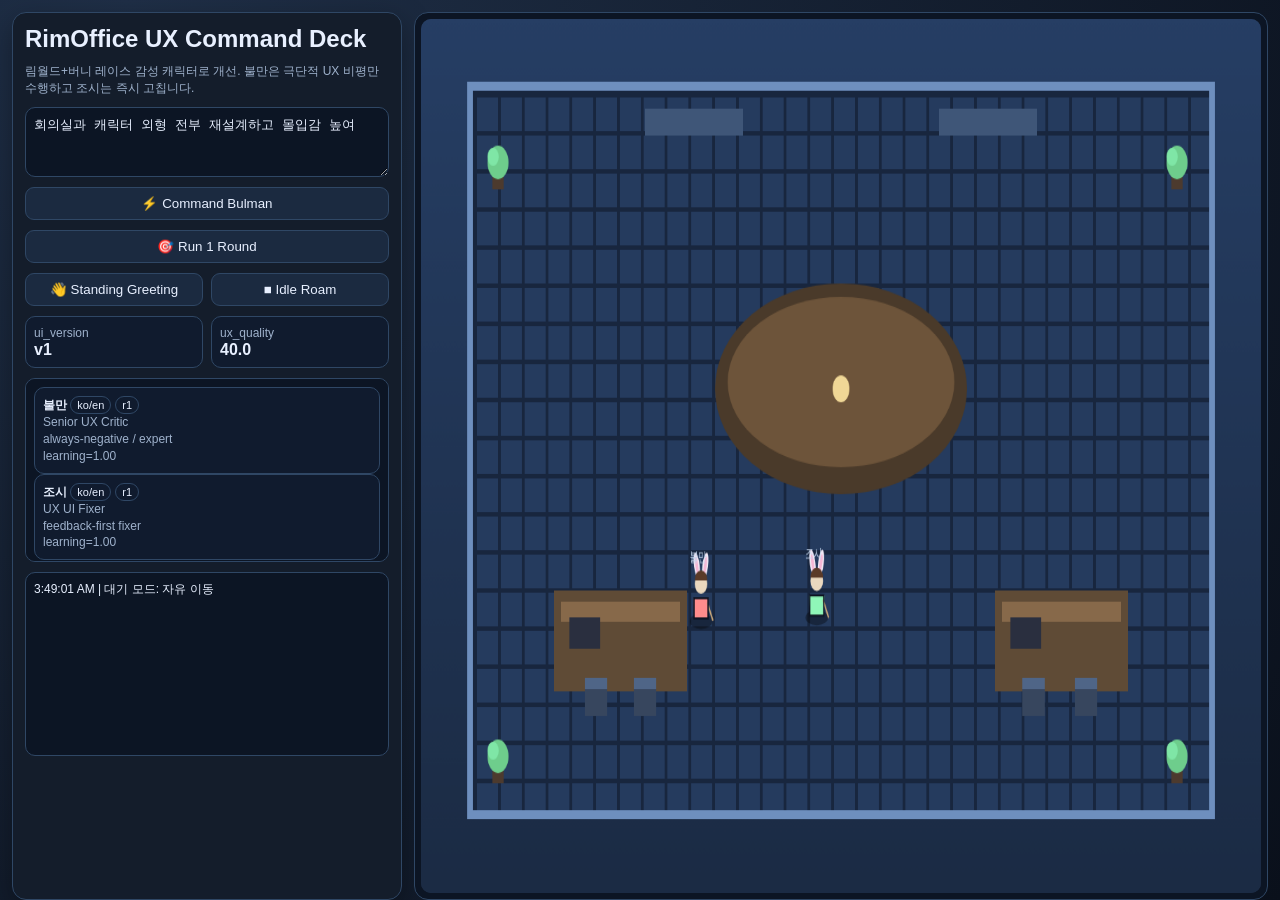
==== commit bd09d728: "Redesign agents to bunny-style RimWorld-like characters" ====
--- a/web/index.html
+++ b/web/index.html
@@ -29,9 +29,10 @@
     <div class="wrap">
       <section class="panel">
         <h2 style="margin:0">RimOffice UX Command Deck</h2>
-        <p class="sub">림월드 감성의 회의실/캐릭터 비주얼로 개선. 불만은 극단적 UX 비평만 수행하고 조시는 즉시 고칩니다.</p>
+        <p class="sub">림월드+버니 레이스 감성 캐릭터로 개선. 불만은 극단적 UX 비평만 수행하고 조시는 즉시 고칩니다.</p>
         <textarea id="commandInput">회의실과 캐릭터 외형 전부 재설계하고 몰입감 높여</textarea>
         <button id="commandBtn">⚡ Command Bulman</button>
+        <button id="round1Btn">🎯 Run 1 Round</button>
         <div class="row">
           <button id="greetBtn">👋 Standing Greeting</button>
           <button id="idleBtn">■ Idle Roam</button>
@@ -185,26 +186,47 @@
         const bob = Math.sin((tickCount+i*8)/9)*1.5;
 
         ctx.fillStyle = 'rgba(0,0,0,.35)';
-        ctx.beginPath(); ctx.ellipse(a.x, a.y+17, 14, 6, 0, 0, Math.PI*2); ctx.fill();
-
-        ctx.fillStyle = '#d9c7a4';
-        ctx.beginPath(); ctx.arc(a.x, a.y-13+bob, 8, 0, Math.PI*2); ctx.fill();
-
+        ctx.beginPath(); ctx.ellipse(a.x, a.y+19, 16, 7, 0, 0, Math.PI*2); ctx.fill();
+
+        // bunny ears
+        ctx.fillStyle = '#f2e8f5';
+        ctx.beginPath();
+        ctx.ellipse(a.x-6, a.y-29+bob, 4, 12, -0.2, 0, Math.PI*2);
+        ctx.ellipse(a.x+6, a.y-29+bob, 4, 12, 0.2, 0, Math.PI*2);
+        ctx.fill();
+        ctx.fillStyle = '#f5b7d5';
+        ctx.beginPath();
+        ctx.ellipse(a.x-6, a.y-29+bob, 2, 8, -0.2, 0, Math.PI*2);
+        ctx.ellipse(a.x+6, a.y-29+bob, 2, 8, 0.2, 0, Math.PI*2);
+        ctx.fill();
+
+        // head + hair band
+        ctx.fillStyle = '#ead8bf';
+        ctx.beginPath(); ctx.arc(a.x, a.y-13+bob, 9, 0, Math.PI*2); ctx.fill();
+        ctx.fillStyle = '#5a3a28';
+        ctx.beginPath(); ctx.arc(a.x, a.y-16+bob, 9, Math.PI, Math.PI*2); ctx.fill();
+
+        // chibi body
         ctx.fillStyle = a.color;
         ctx.beginPath();
-        ctx.moveTo(a.x-11,a.y+bob); ctx.lineTo(a.x+11,a.y+bob); ctx.lineTo(a.x+9,a.y+18+bob); ctx.lineTo(a.x-9,a.y+18+bob); ctx.closePath();
+        ctx.moveTo(a.x-11,a.y+bob); ctx.lineTo(a.x+11,a.y+bob); ctx.lineTo(a.x+10,a.y+18+bob); ctx.lineTo(a.x-10,a.y+18+bob); ctx.closePath();
         ctx.fill();
 
-        ctx.strokeStyle = '#0d1220'; ctx.lineWidth = 2;
+        // small spear-like accessory (rim vibe)
+        ctx.strokeStyle = '#c9a678';
+        ctx.lineWidth = 2;
+        ctx.beginPath(); ctx.moveTo(a.x+9,a.y+4+bob); ctx.lineTo(a.x+17,a.y+20+bob); ctx.stroke();
+
+        ctx.strokeStyle = '#0d1220'; ctx.lineWidth = 1.8;
         ctx.strokeRect(a.x-10,a.y+bob,20,18);
-        ctx.fillStyle = '#c8d9f0'; ctx.font='12px sans-serif'; ctx.fillText(a.name,a.x-16,a.y-28);
+        ctx.fillStyle = '#c8d9f0'; ctx.font='12px sans-serif'; ctx.fillText(a.name,a.x-16,a.y-34);
 
         if(a.speech){
           const w = 126, h = 22;
           ctx.fillStyle='rgba(9,16,28,.92)';
-          ctx.fillRect(a.x-w/2,a.y-56,w,h);
-          ctx.strokeStyle='#4f6c95'; ctx.strokeRect(a.x-w/2,a.y-56,w,h);
-          ctx.fillStyle='#dcf0ff'; ctx.fillText(a.speech,a.x-w/2+7,a.y-41);
+          ctx.fillRect(a.x-w/2,a.y-64,w,h);
+          ctx.strokeStyle='#4f6c95'; ctx.strokeRect(a.x-w/2,a.y-64,w,h);
+          ctx.fillStyle='#dcf0ff'; ctx.fillText(a.speech,a.x-w/2+7,a.y-49);
         }
       }
 
@@ -216,6 +238,8 @@
       }
 
       document.getElementById('commandBtn').onclick = () => commandBulman(4);
+      document.getElementById('round1Btn').onclick = () => commandBulman(1);
+      window.commandBulman = commandBulman;
       document.getElementById('greetBtn').onclick = greeting;
       document.getElementById('idleBtn').onclick = idleTargets;
 
